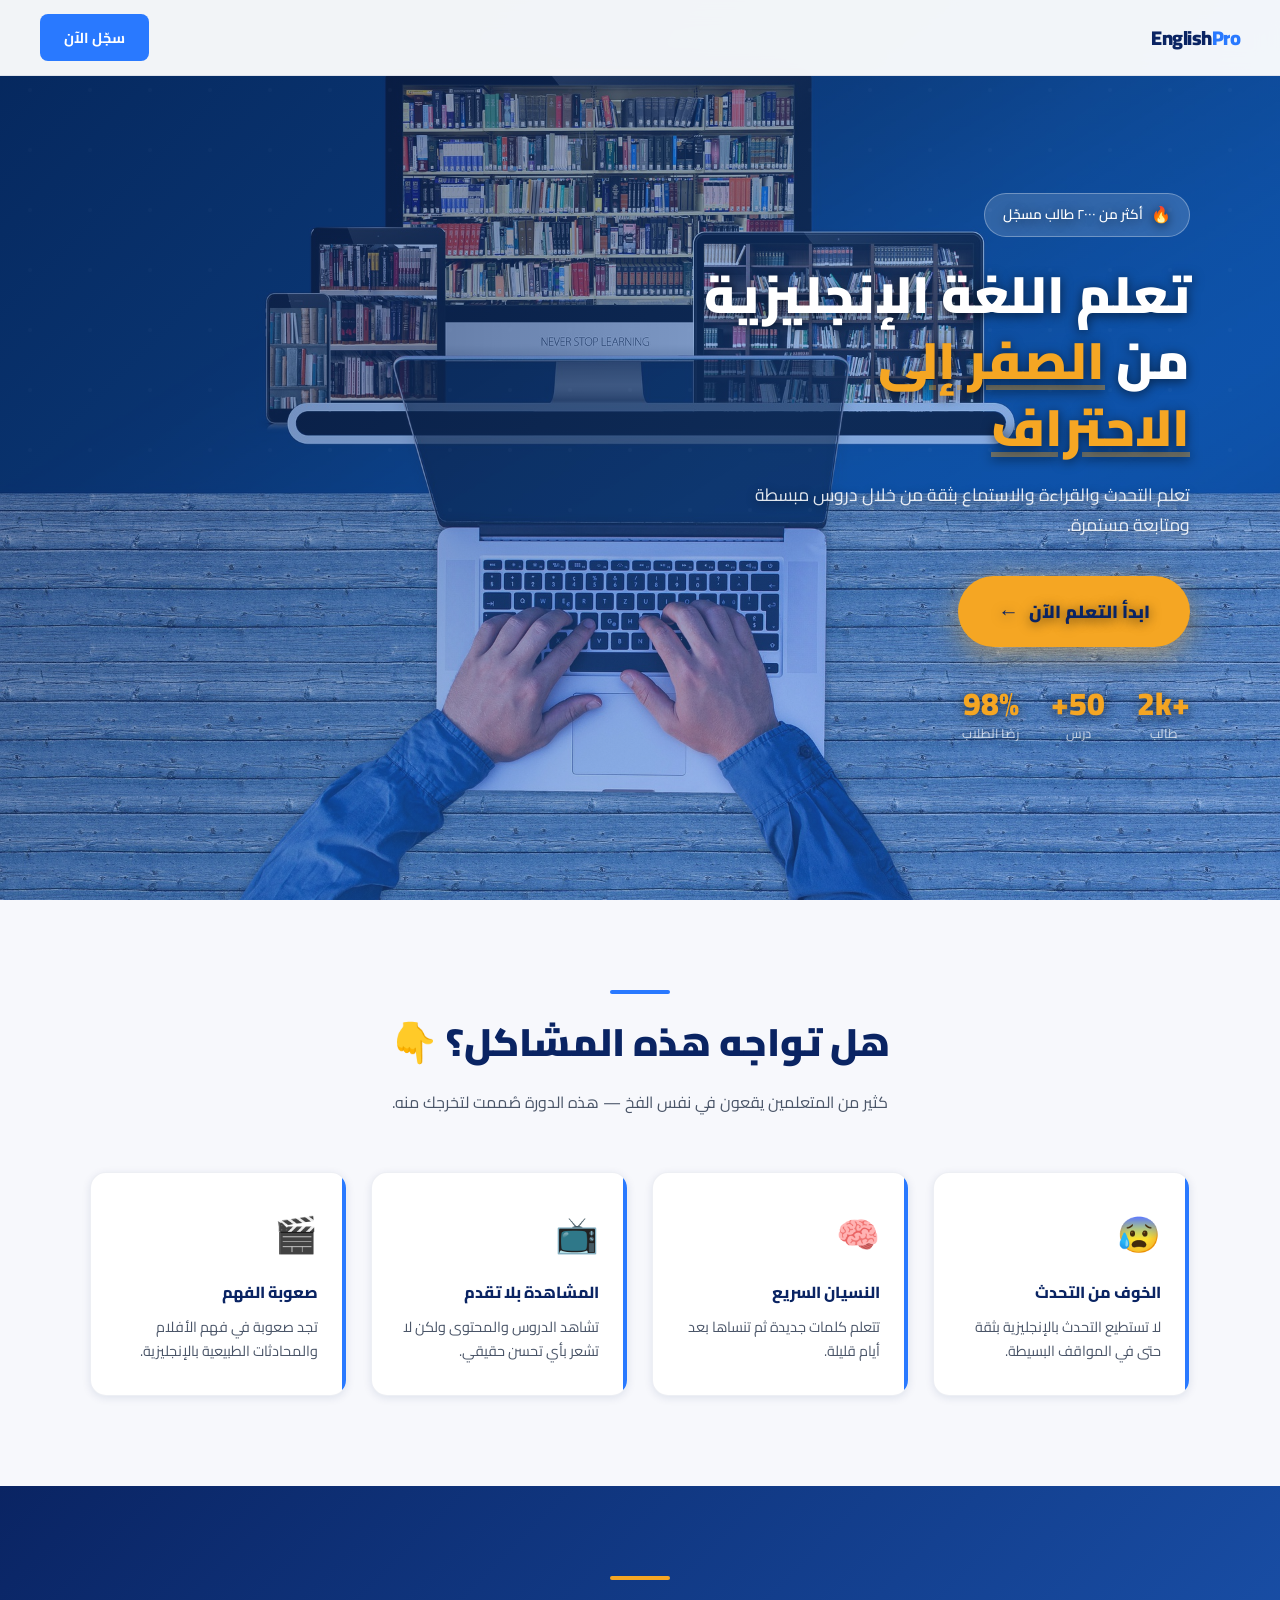
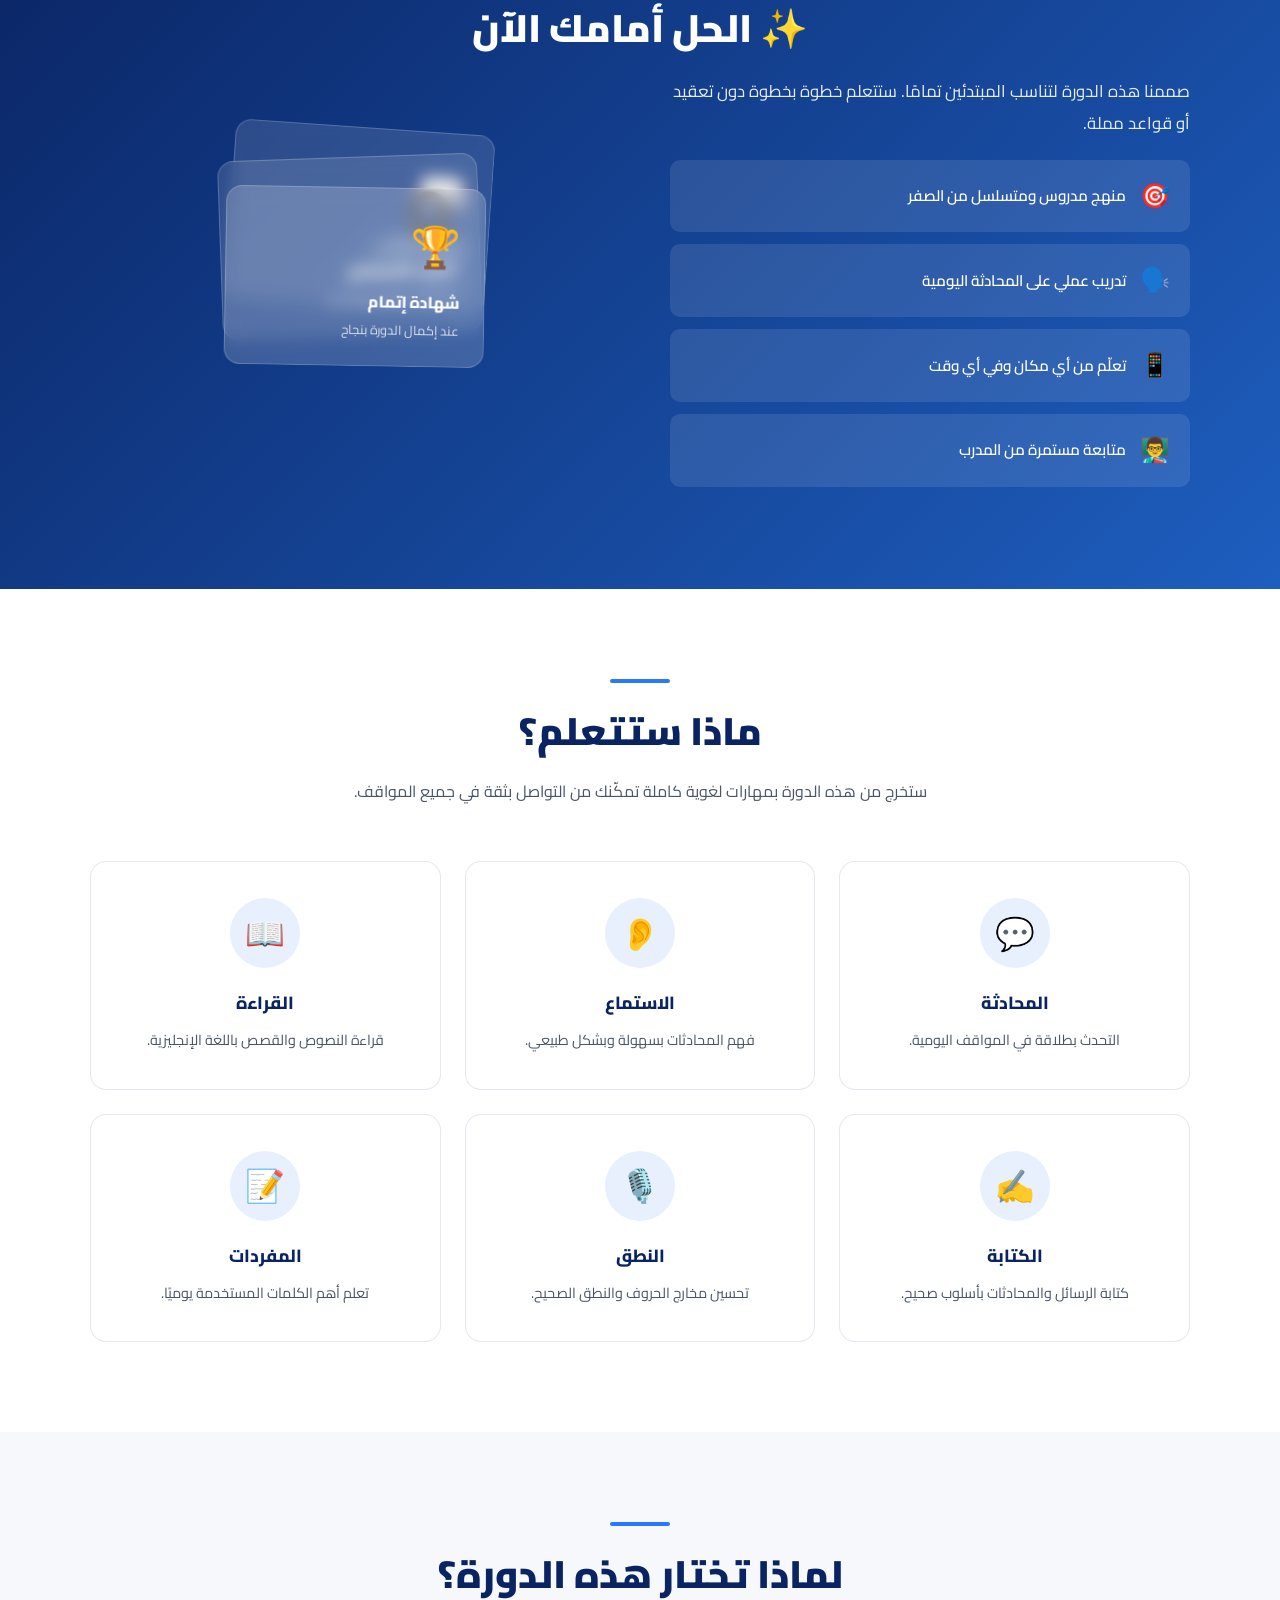
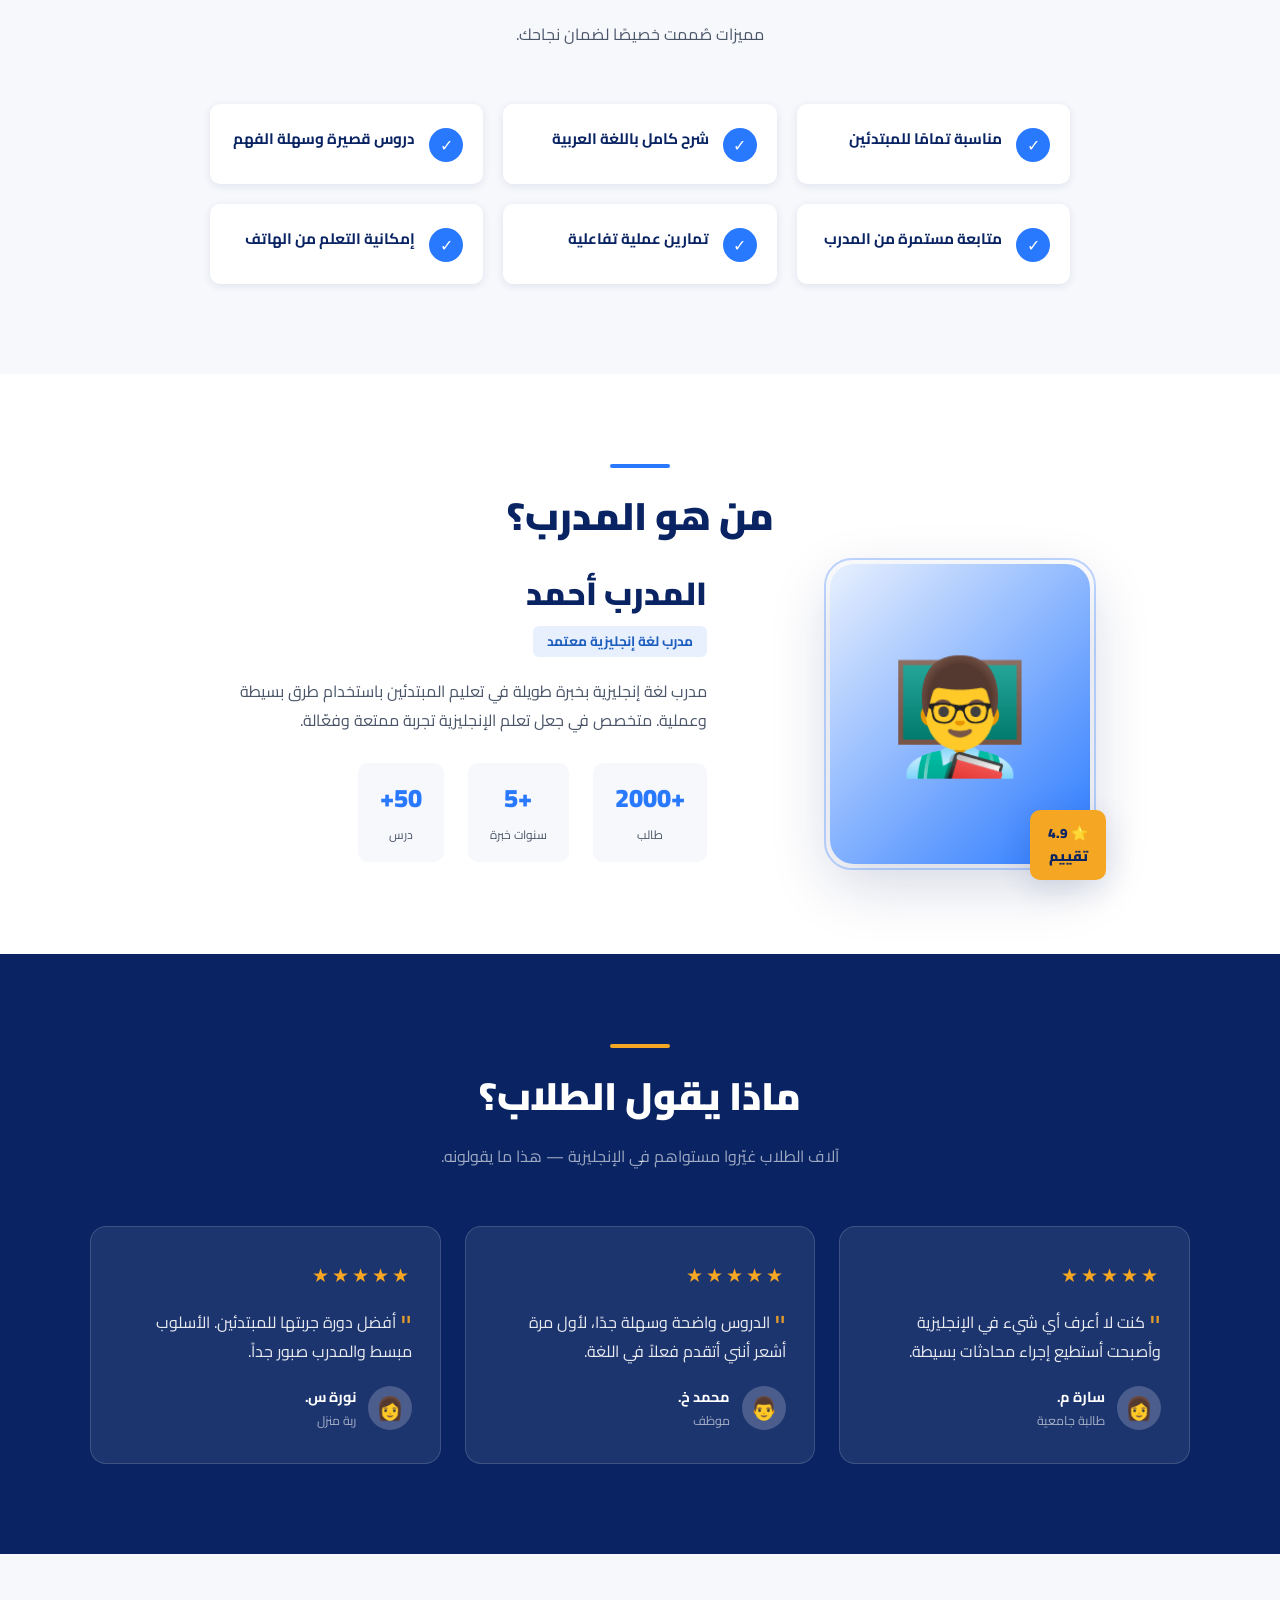
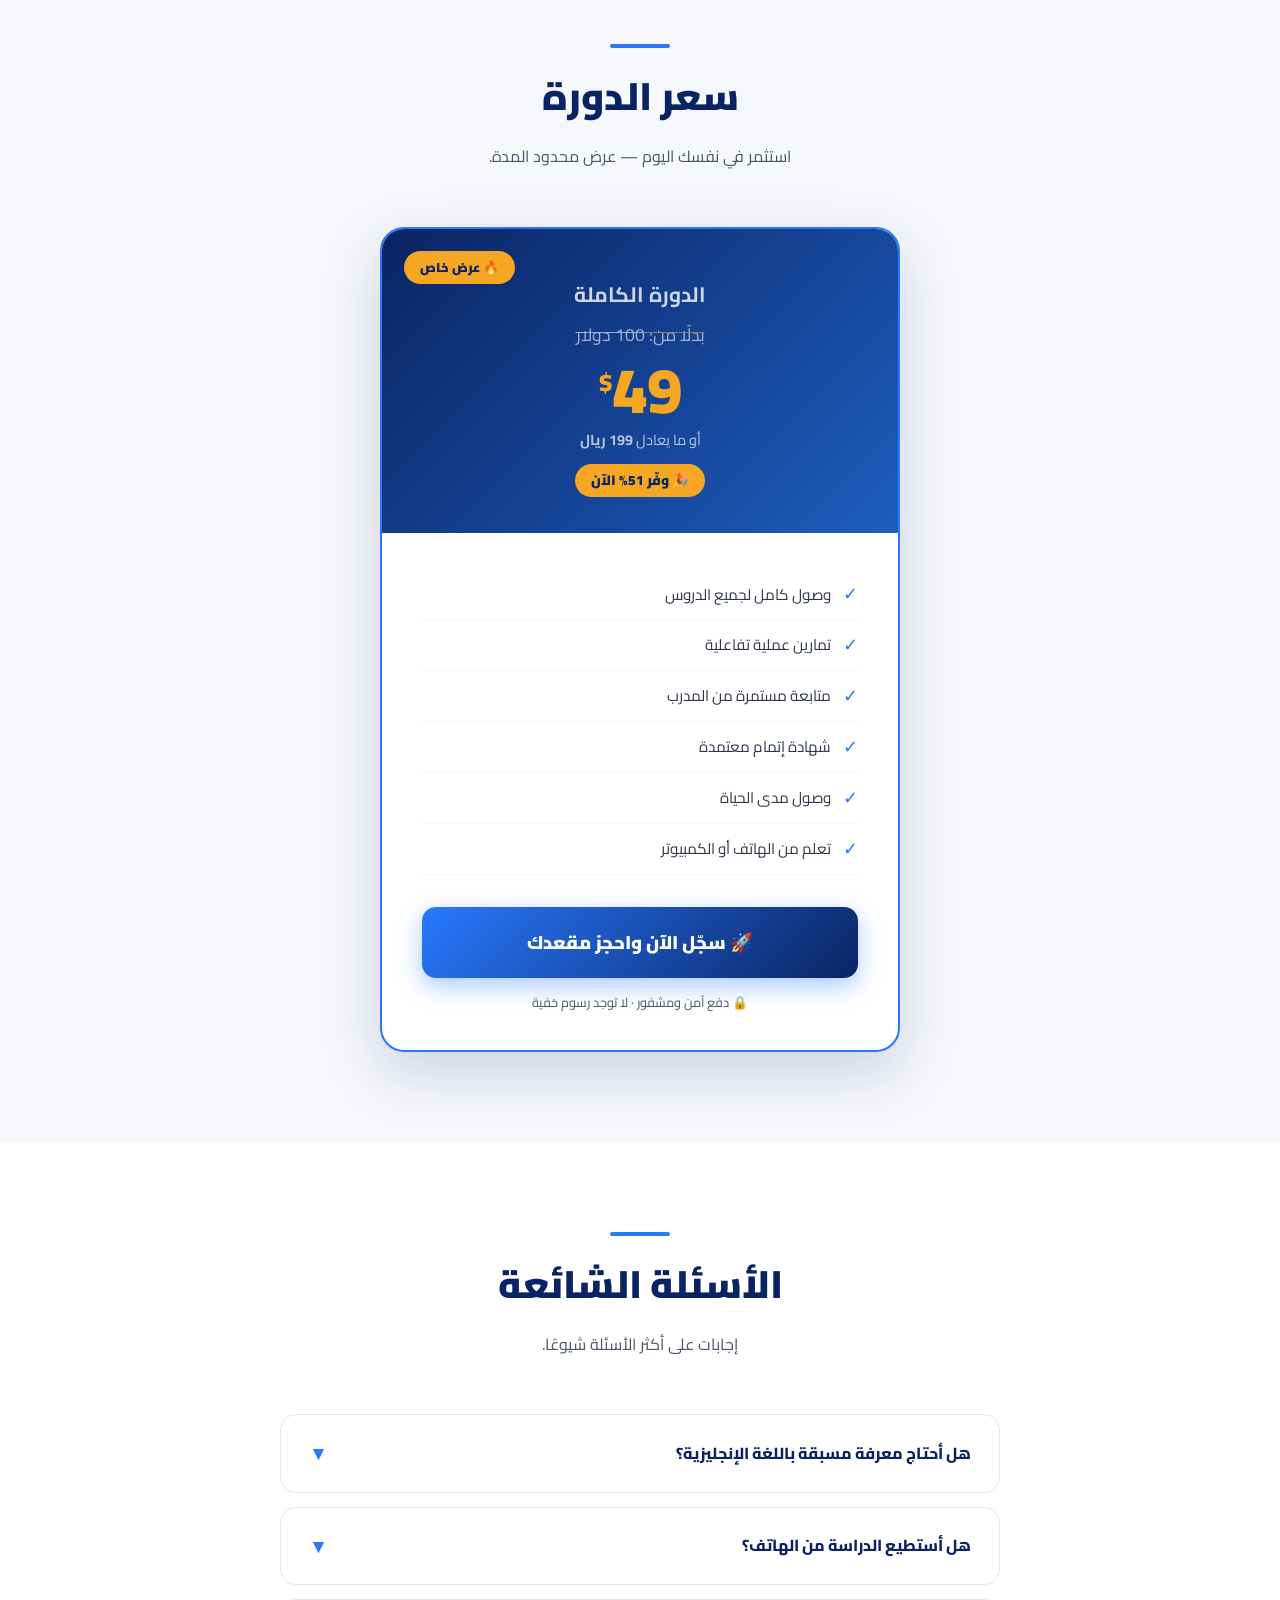
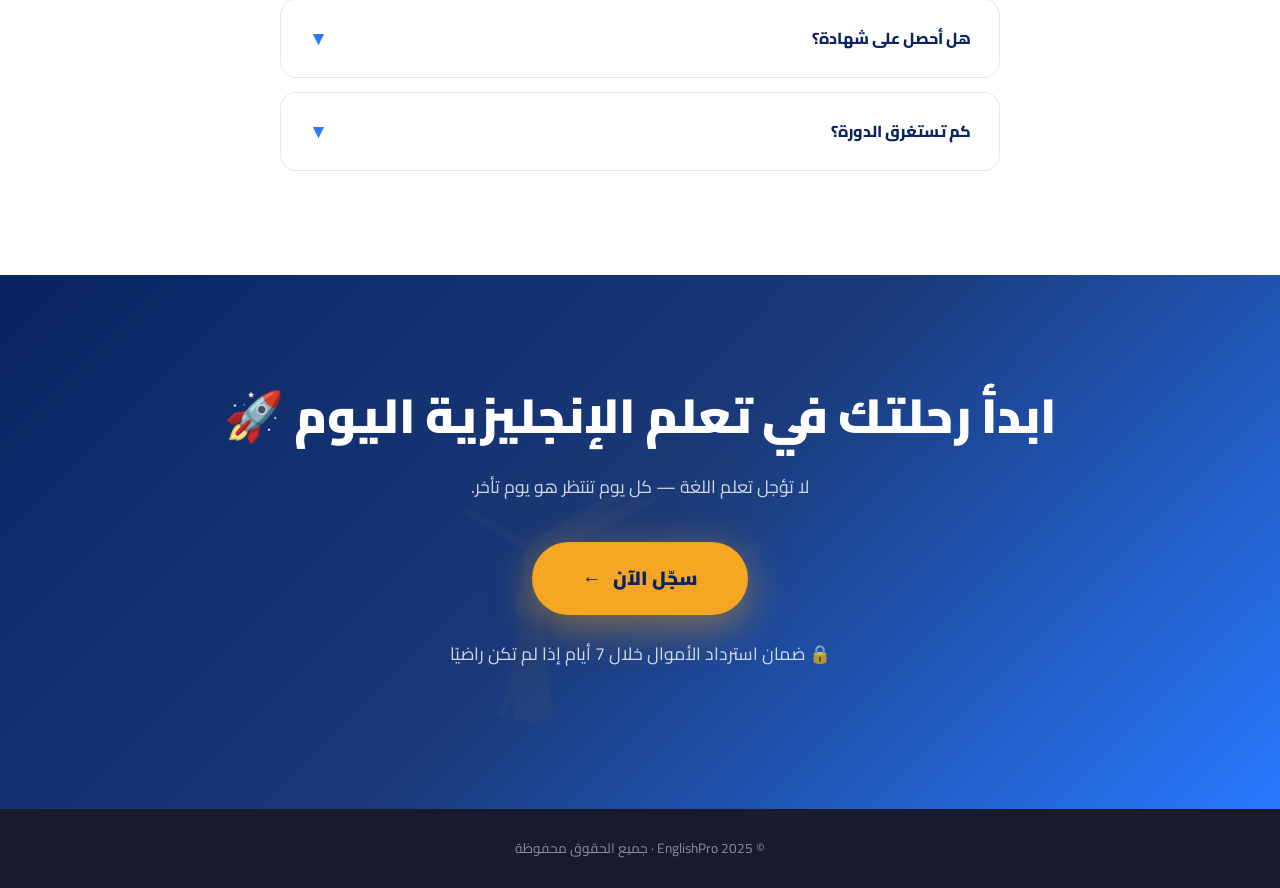
==== index.html @ 1727a1ca "Add files via upload" ====
<!DOCTYPE html>
<html lang="ar" dir="rtl">
<head>
  <meta charset="UTF-8" />
  <meta name="viewport" content="width=device-width, initial-scale=1.0"/>
  <title>تعلم الإنجليزية من الصفر إلى الاحتراف</title>
  <link rel="preconnect" href="https://fonts.googleapis.com">
  <link rel="preconnect" href="https://fonts.gstatic.com" crossorigin>
  <link href="https://fonts.googleapis.com/css2?family=Cairo:wght@300;400;600;700;900&family=Tajawal:wght@300;400;500;700;800&display=swap" rel="stylesheet">
  <style>
    *, *::before, *::after { box-sizing: border-box; margin: 0; padding: 0; }

    :root {
      --blue-deep:   #0A2463;
      --blue-mid:    #1E5EBF;
      --blue-bright: #2979FF;
      --blue-light:  #E8F0FE;
      --gold:        #F5A623;
      --gold-light:  #FFF3CD;
      --white:       #FFFFFF;
      --gray-dark:   #1A1A2E;
      --gray-mid:    #4A5568;
      --gray-light:  #F7F8FC;
      --text:        #2D3748;
      --shadow-sm:   0 2px 8px rgba(10,36,99,0.10);
      --shadow-md:   0 8px 32px rgba(10,36,99,0.14);
      --shadow-lg:   0 20px 60px rgba(10,36,99,0.18);
      --radius:      16px;
      --radius-sm:   10px;
    }

    html { scroll-behavior: smooth; }

    body {
      font-family: 'Cairo', 'Tajawal', sans-serif;
      color: var(--text);
      background: var(--white);
      overflow-x: hidden;
      line-height: 1.7;
    }

    /* ───────── NAV ───────── */
    nav {
      position: fixed; top: 0; right: 0; left: 0; z-index: 999;
      background: rgba(255,255,255,0.95);
      backdrop-filter: blur(12px);
      border-bottom: 1px solid rgba(10,36,99,0.08);
      padding: 14px 40px;
      display: flex; align-items: center; justify-content: space-between;
    }
    .nav-logo {
      font-size: 1.25rem; font-weight: 900; color: var(--blue-deep);
      letter-spacing: -0.5px;
    }
    .nav-logo span { color: var(--blue-bright); }
    .nav-btn {
      background: var(--blue-bright); color: #fff;
      border: none; border-radius: 8px;
      padding: 10px 24px; font-family: inherit;
      font-size: 0.9rem; font-weight: 700;
      cursor: pointer; transition: all .25s;
    }
    .nav-btn:hover { background: var(--blue-deep); transform: translateY(-1px); }

    /* ───────── HERO ───────── */
    #hero {
      min-height: 100vh;
      padding: 120px 40px 80px;
      background: url("[data-uri]") center center / cover no-repeat;
      position: relative; overflow: hidden;
      display: flex; align-items: center; justify-content: center;
    }
    #hero::after {
      content: '';
      position: absolute; inset: 0;
      background: linear-gradient(135deg, rgba(10,36,99,0.55) 0%, rgba(30,94,191,0.45) 55%, rgba(41,121,255,0.35) 100%);
      z-index: 1;
    }
    #hero > * { position: relative; z-index: 2; }
    #hero::before {
      content: '';
      position: absolute; inset: 0;
      background: url("data:image/svg+xml,%3Csvg width='60' height='60' viewBox='0 0 60 60' xmlns='http://www.w3.org/2000/svg'%3E%3Cg fill='none' fill-rule='evenodd'%3E%3Cg fill='%23ffffff' fill-opacity='0.04'%3E%3Ccircle cx='30' cy='30' r='2'/%3E%3C/g%3E%3C/g%3E%3C/svg%3E");
    }
    .hero-inner {
      max-width: 1100px; width: 100%;
      display: grid; grid-template-columns: 1fr 1fr;
      gap: 60px; align-items: center; position: relative; z-index: 2;
    }
    .hero-text { color: #fff; text-shadow: 0 2px 12px rgba(0,0,0,0.6); }
    .hero-badge {
      display: inline-flex; align-items: center; gap: 8px;
      background: rgba(255,255,255,0.15);
      border: 1px solid rgba(255,255,255,0.3);
      border-radius: 50px; padding: 7px 18px;
      font-size: 0.85rem; font-weight: 600; margin-bottom: 24px;
      color: #fff;
    }
    .hero-badge span { font-size: 1rem; }
    .hero-text h1 {
      font-size: clamp(2rem, 4vw, 3.2rem);
      font-weight: 900; line-height: 1.3;
      margin-bottom: 20px;
    }
    .hero-text h1 em {
      font-style: normal; color: var(--gold);
      text-decoration: underline; text-decoration-color: rgba(245,166,35,0.4);
      text-underline-offset: 6px;
    }
    .hero-text p {
      font-size: 1.1rem; opacity: .88;
      margin-bottom: 36px; max-width: 480px;
    }
    .hero-cta {
      display: inline-flex; align-items: center; gap: 10px;
      background: var(--gold); color: var(--blue-deep);
      border: none; border-radius: 50px;
      padding: 18px 40px; font-family: inherit;
      font-size: 1.1rem; font-weight: 900;
      cursor: pointer; transition: all .3s;
      box-shadow: 0 8px 30px rgba(245,166,35,0.5);
      text-decoration: none;
    }
    .hero-cta:hover {
      transform: translateY(-3px);
      box-shadow: 0 14px 40px rgba(245,166,35,0.6);
    }
    .hero-cta .arrow { font-size: 1.3rem; transition: transform .3s; }
    .hero-cta:hover .arrow { transform: translateX(-6px); }

    .hero-stats {
      display: flex; gap: 32px; margin-top: 40px;
    }
    .stat { text-align: center; }
    .stat-num {
      font-size: 2rem; font-weight: 900; color: var(--gold);
      display: block; line-height: 1;
    }
    .stat-lbl { font-size: 0.8rem; opacity: .7; }

    .hero-img-wrap {
      position: relative;
      display: flex; justify-content: center; align-items: center;
    }
    .hero-img-bg {
      width: 360px; height: 360px; border-radius: 50%;
      background: rgba(255,255,255,0.1);
      display: flex; align-items: center; justify-content: center;
      position: relative;
    }
    .hero-img-bg::before {
      content: '';
      position: absolute; inset: -15px;
      border-radius: 50%;
      border: 2px dashed rgba(255,255,255,0.2);
      animation: spin 20s linear infinite;
    }
    @keyframes spin { to { transform: rotate(360deg); } }
    .hero-illustration {
      font-size: 9rem; line-height: 1;
      filter: drop-shadow(0 20px 40px rgba(0,0,0,0.3));
      animation: float 3s ease-in-out infinite;
    }
    @keyframes float {
      0%,100% { transform: translateY(0); }
      50%      { transform: translateY(-18px); }
    }
    .hero-floating-card {
      position: absolute;
      background: #fff; border-radius: var(--radius-sm);
      padding: 12px 18px; font-size: 0.85rem; font-weight: 700;
      color: var(--blue-deep);
      box-shadow: var(--shadow-md);
      display: flex; align-items: center; gap: 8px;
      animation: cardFloat 4s ease-in-out infinite;
    }
    .hero-floating-card.c1 { top: 30px; left: -20px; animation-delay: 0s; }
    .hero-floating-card.c2 { bottom: 50px; right: -30px; animation-delay: 1.5s; }
    @keyframes cardFloat {
      0%,100% { transform: translateY(0) rotate(-2deg); }
      50%      { transform: translateY(-10px) rotate(2deg); }
    }

    /* ───────── SECTIONS BASE ───────── */
    section { padding: 90px 40px; }
    .container { max-width: 1100px; margin: 0 auto; }
    .section-title {
      text-align: center; font-size: clamp(1.6rem, 3vw, 2.4rem);
      font-weight: 900; color: var(--blue-deep);
      margin-bottom: 14px;
    }
    .section-sub {
      text-align: center; color: var(--gray-mid);
      font-size: 1rem; margin-bottom: 56px; max-width: 600px; margin-left: auto; margin-right: auto;
    }
    .divider {
      width: 60px; height: 4px; border-radius: 2px;
      background: var(--blue-bright);
      margin: 0 auto 16px;
    }

    /* ───────── PROBLEMS ───────── */
    #problems { background: var(--gray-light); }
    .problems-grid {
      display: grid; grid-template-columns: repeat(auto-fit, minmax(240px, 1fr));
      gap: 24px;
    }
    .problem-card {
      background: #fff; border-radius: var(--radius);
      padding: 32px 28px;
      border: 1px solid rgba(10,36,99,0.07);
      box-shadow: var(--shadow-sm);
      transition: all .3s;
      position: relative; overflow: hidden;
    }
    .problem-card::before {
      content: '';
      position: absolute; top: 0; right: 0;
      width: 4px; height: 100%;
      background: var(--blue-bright);
      border-radius: 0 var(--radius) var(--radius) 0;
    }
    .problem-card:hover { transform: translateY(-6px); box-shadow: var(--shadow-md); }
    .problem-icon { font-size: 2.2rem; margin-bottom: 14px; display: block; }
    .problem-card h3 { font-size: 1rem; font-weight: 800; color: var(--blue-deep); margin-bottom: 8px; }
    .problem-card p { font-size: 0.9rem; color: var(--gray-mid); }

    /* ───────── SOLUTION ───────── */
    #solution {
      background: linear-gradient(135deg, var(--blue-deep) 0%, var(--blue-mid) 100%);
      color: #fff;
    }
    #solution .section-title { color: #fff; }
    #solution .divider { background: var(--gold); }
    .solution-inner {
      display: grid; grid-template-columns: 1fr 1fr;
      gap: 60px; align-items: center;
    }
    .solution-text p {
      font-size: 1.05rem; opacity: .9; margin-bottom: 20px; line-height: 1.9;
    }
    .solution-feature {
      display: flex; align-items: center; gap: 14px;
      background: rgba(255,255,255,0.1);
      border-radius: var(--radius-sm); padding: 16px 20px;
      margin-bottom: 12px;
    }
    .solution-feature .icon { font-size: 1.5rem; }
    .solution-feature span { font-size: 0.95rem; font-weight: 600; }
    .solution-visual {
      display: flex; justify-content: center;
    }
    .solution-card-stack { position: relative; width: 280px; height: 320px; }
    .sol-card {
      position: absolute; width: 260px;
      background: rgba(255,255,255,0.12);
      border: 1px solid rgba(255,255,255,0.2);
      border-radius: var(--radius);
      padding: 24px; color: #fff;
      backdrop-filter: blur(8px);
    }
    .sol-card:nth-child(1) { top: 0; right: 0; transform: rotate(4deg); }
    .sol-card:nth-child(2) { top: 30px; right: 10px; transform: rotate(-2deg); }
    .sol-card:nth-child(3) { top: 60px; right: 5px; transform: rotate(1deg); background: rgba(255,255,255,0.18); }
    .sol-card .big { font-size: 2.5rem; margin-bottom: 8px; }
    .sol-card h4 { font-size: 1rem; font-weight: 800; }
    .sol-card p { font-size: 0.8rem; opacity: .8; margin-top: 4px; }

    /* ───────── CURRICULUM ───────── */
    #curriculum { background: var(--white); }
    .curriculum-grid {
      display: grid;
      grid-template-columns: repeat(3, 1fr);
      gap: 24px;
    }
    .curr-card {
      background: var(--white);
      border: 1.5px solid rgba(10,36,99,0.1);
      border-radius: var(--radius);
      padding: 36px 28px;
      text-align: center;
      transition: all .3s;
      position: relative; overflow: hidden;
    }
    .curr-card::after {
      content: '';
      position: absolute; bottom: 0; left: 0; right: 0;
      height: 3px;
      background: linear-gradient(90deg, var(--blue-bright), var(--gold));
      transform: scaleX(0);
      transition: transform .3s;
    }
    .curr-card:hover { transform: translateY(-8px); box-shadow: var(--shadow-md); border-color: var(--blue-bright); }
    .curr-card:hover::after { transform: scaleX(1); }
    .curr-icon {
      width: 70px; height: 70px;
      background: var(--blue-light);
      border-radius: 50%;
      display: flex; align-items: center; justify-content: center;
      font-size: 2rem; margin: 0 auto 20px;
      transition: all .3s;
    }
    .curr-card:hover .curr-icon {
      background: var(--blue-bright);
      transform: scale(1.1);
    }
    .curr-card h3 { font-size: 1.1rem; font-weight: 800; color: var(--blue-deep); margin-bottom: 10px; }
    .curr-card p { font-size: 0.9rem; color: var(--gray-mid); }

    /* ───────── WHY ───────── */
    #why { background: var(--gray-light); }
    .why-grid {
      display: grid; grid-template-columns: repeat(3, 1fr);
      gap: 20px; max-width: 860px; margin: 0 auto;
    }
    .why-item {
      display: flex; align-items: flex-start; gap: 14px;
      background: #fff; border-radius: var(--radius-sm);
      padding: 22px 20px;
      box-shadow: var(--shadow-sm);
      transition: all .3s;
    }
    .why-item:hover { transform: translateY(-4px); box-shadow: var(--shadow-md); }
    .why-check {
      width: 34px; height: 34px; border-radius: 50%;
      background: var(--blue-bright); color: #fff;
      display: flex; align-items: center; justify-content: center;
      font-size: 1rem; flex-shrink: 0; margin-top: 2px;
    }
    .why-item span { font-size: 0.95rem; font-weight: 700; color: var(--blue-deep); }

    /* ───────── TRAINER ───────── */
    #trainer { background: var(--white); }
    .trainer-inner {
      display: grid; grid-template-columns: 1fr 1.6fr;
      gap: 60px; align-items: center;
      max-width: 900px; margin: 0 auto;
    }
    .trainer-img-wrap { position: relative; }
    .trainer-avatar {
      width: 260px; height: 300px;
      border-radius: 24px;
      background: linear-gradient(135deg, var(--blue-light), var(--blue-bright));
      display: flex; flex-direction: column; align-items: center; justify-content: center;
      font-size: 7rem; position: relative;
      box-shadow: var(--shadow-lg);
    }
    .trainer-avatar::before {
      content: '';
      position: absolute; inset: -6px;
      border-radius: 28px;
      border: 2px solid var(--blue-bright);
      opacity: .3;
    }
    .trainer-badge-wrap {
      position: absolute; bottom: -16px; right: -16px;
      background: var(--gold); color: var(--blue-deep);
      border-radius: var(--radius-sm); padding: 12px 18px;
      font-weight: 900; font-size: 0.85rem;
      box-shadow: var(--shadow-md);
      text-align: center;
    }
    .trainer-info h2 { font-size: 2rem; font-weight: 900; color: var(--blue-deep); margin-bottom: 6px; }
    .trainer-title {
      display: inline-block;
      background: var(--blue-light); color: var(--blue-mid);
      border-radius: 6px; padding: 4px 14px;
      font-size: 0.85rem; font-weight: 700; margin-bottom: 20px;
    }
    .trainer-info p { font-size: 1rem; color: var(--gray-mid); line-height: 1.8; }
    .trainer-stats {
      display: flex; gap: 24px; margin-top: 28px;
    }
    .t-stat {
      text-align: center;
      background: var(--gray-light); border-radius: var(--radius-sm);
      padding: 14px 22px;
    }
    .t-stat .num { font-size: 1.6rem; font-weight: 900; color: var(--blue-bright); display: block; }
    .t-stat .lbl { font-size: 0.75rem; color: var(--gray-mid); }

    /* ───────── TESTIMONIALS ───────── */
    #testimonials { background: var(--blue-deep); color: #fff; }
    #testimonials .section-title { color: #fff; }
    #testimonials .divider { background: var(--gold); }
    #testimonials .section-sub { color: rgba(255,255,255,0.6); }
    .test-grid {
      display: grid; grid-template-columns: repeat(3, 1fr); gap: 24px;
    }
    .test-card {
      background: rgba(255,255,255,0.08);
      border: 1px solid rgba(255,255,255,0.15);
      border-radius: var(--radius);
      padding: 32px 28px;
      transition: all .3s;
    }
    .test-card:hover { background: rgba(255,255,255,0.14); transform: translateY(-4px); }
    .stars { color: var(--gold); font-size: 1.2rem; margin-bottom: 16px; letter-spacing: 3px; }
    .test-card p { font-size: 1rem; line-height: 1.8; opacity: .9; margin-bottom: 20px; }
    .test-card p::before { content: '"'; font-size: 2rem; color: var(--gold); line-height: 0; vertical-align: -10px; margin-left: 4px; }
    .test-author { display: flex; align-items: center; gap: 12px; }
    .test-avatar {
      width: 44px; height: 44px; border-radius: 50%;
      background: rgba(255,255,255,0.2);
      display: flex; align-items: center; justify-content: center;
      font-size: 1.4rem;
    }
    .test-name { font-weight: 700; font-size: 0.9rem; }
    .test-role { font-size: 0.78rem; opacity: .6; }

    /* ───────── PRICING ───────── */
    #pricing { background: var(--gray-light); }
    .pricing-wrap {
      max-width: 520px; margin: 0 auto;
    }
    .pricing-card {
      background: #fff;
      border-radius: 24px;
      overflow: hidden;
      box-shadow: var(--shadow-lg);
      border: 2px solid var(--blue-bright);
      position: relative;
    }
    .pricing-badge {
      position: absolute; top: 22px; left: 22px;
      background: var(--gold); color: var(--blue-deep);
      border-radius: 50px; padding: 6px 16px;
      font-weight: 900; font-size: 0.8rem;
    }
    .pricing-header {
      background: linear-gradient(135deg, var(--blue-deep), var(--blue-mid));
      color: #fff; padding: 48px 40px 36px; text-align: center;
    }
    .pricing-header h3 { font-size: 1.3rem; font-weight: 700; opacity: .8; margin-bottom: 8px; }
    .old-price {
      font-size: 1.1rem; opacity: .6;
      text-decoration: line-through; text-decoration-color: var(--gold);
      margin-bottom: 8px;
    }
    .new-price {
      font-size: 4rem; font-weight: 900; color: var(--gold);
      line-height: 1;
    }
    .new-price sup { font-size: 1.5rem; vertical-align: super; }
    .alt-price { font-size: 0.9rem; opacity: .7; margin-top: 6px; }
    .discount-pill {
      display: inline-block;
      background: var(--gold); color: var(--blue-deep);
      border-radius: 50px; padding: 5px 16px;
      font-weight: 900; font-size: 0.85rem; margin-top: 12px;
    }
    .pricing-body { padding: 36px 40px; }
    .pricing-includes { list-style: none; margin-bottom: 32px; }
    .pricing-includes li {
      display: flex; align-items: center; gap: 12px;
      padding: 10px 0;
      border-bottom: 1px solid var(--gray-light);
      font-size: 0.95rem; color: var(--text);
    }
    .pricing-includes li .check { color: var(--blue-bright); font-size: 1.1rem; }
    .pricing-cta {
      display: block; width: 100%;
      background: linear-gradient(135deg, var(--blue-bright), var(--blue-deep));
      color: #fff; border: none;
      border-radius: 14px; padding: 18px;
      font-family: inherit; font-size: 1.15rem; font-weight: 900;
      cursor: pointer; transition: all .3s;
      text-align: center;
      box-shadow: 0 8px 24px rgba(41,121,255,0.4);
    }
    .pricing-cta:hover { transform: translateY(-3px); box-shadow: 0 14px 36px rgba(41,121,255,0.5); }
    .pricing-note { text-align: center; font-size: 0.8rem; color: var(--gray-mid); margin-top: 14px; }

    /* ───────── FAQ ───────── */
    #faq { background: var(--white); }
    .faq-list { max-width: 720px; margin: 0 auto; }
    .faq-item {
      border: 1.5px solid rgba(10,36,99,0.1);
      border-radius: var(--radius);
      margin-bottom: 14px;
      overflow: hidden;
      transition: all .3s;
    }
    .faq-item:hover { border-color: var(--blue-bright); }
    .faq-q {
      display: flex; align-items: center; justify-content: space-between;
      padding: 22px 28px; cursor: pointer;
      font-weight: 800; font-size: 1rem; color: var(--blue-deep);
      user-select: none;
    }
    .faq-arrow {
      font-size: 1.2rem; color: var(--blue-bright);
      transition: transform .3s;
    }
    .faq-a {
      display: none;
      padding: 0 28px 22px;
      font-size: 0.95rem; color: var(--gray-mid); line-height: 1.8;
    }
    .faq-item.open .faq-a { display: block; }
    .faq-item.open .faq-arrow { transform: rotate(180deg); }
    .faq-item.open { border-color: var(--blue-bright); box-shadow: var(--shadow-sm); }

    /* ───────── FINAL CTA ───────── */
    #final-cta {
      background: linear-gradient(135deg, #0A2463 0%, #1a3a7a 50%, #2979FF 100%);
      color: #fff; text-align: center;
      padding: 100px 40px;
      position: relative; overflow: hidden;
    }
    #final-cta::before {
      content: '🎓';
      position: absolute; font-size: 20rem; opacity: 0.04;
      top: 50%; left: 50%; transform: translate(-50%,-50%);
      pointer-events: none;
    }
    #final-cta h2 {
      font-size: clamp(1.8rem, 4vw, 3rem);
      font-weight: 900; margin-bottom: 16px;
    }
    #final-cta p { font-size: 1.1rem; opacity: .8; margin-bottom: 40px; }
    .final-btn {
      display: inline-flex; align-items: center; gap: 12px;
      background: var(--gold); color: var(--blue-deep);
      border: none; border-radius: 50px;
      padding: 20px 50px; font-family: inherit;
      font-size: 1.2rem; font-weight: 900;
      cursor: pointer; transition: all .3s;
      box-shadow: 0 10px 40px rgba(245,166,35,0.5);
      text-decoration: none;
    }
    .final-btn:hover { transform: translateY(-4px); box-shadow: 0 18px 50px rgba(245,166,35,0.6); }
    .final-guarantee {
      margin-top: 24px; font-size: 0.85rem; opacity: .6;
    }

    /* ───────── FOOTER ───────── */
    footer {
      background: var(--gray-dark); color: rgba(255,255,255,0.5);
      text-align: center; padding: 28px 40px;
      font-size: 0.85rem;
    }

    /* ───────── SCROLL ANIMATIONS ───────── */
    .reveal {
      opacity: 0; transform: translateY(32px);
      transition: opacity .7s ease, transform .7s ease;
    }
    .reveal.visible { opacity: 1; transform: translateY(0); }

    /* ───────── RESPONSIVE ───────── */
    @media (max-width: 900px) {
      .hero-inner, .solution-inner, .trainer-inner { grid-template-columns: 1fr; gap: 40px; }
      .hero-img-wrap { display: flex; justify-content: center; }
      .curriculum-grid, .why-grid, .test-grid { grid-template-columns: 1fr 1fr; }
      nav { padding: 14px 20px; }
      section { padding: 70px 20px; }
    }
    @media (max-width: 600px) {
      .curriculum-grid, .why-grid, .test-grid { grid-template-columns: 1fr; }
      .hero-stats { flex-wrap: wrap; gap: 20px; }
      .trainer-stats { flex-wrap: wrap; }
    }
  </style>
</head>
<body>

<!-- NAV -->
<nav>
  <div class="nav-logo">English<span>Pro</span></div>
  <button class="nav-btn" onclick="document.getElementById('pricing').scrollIntoView({behavior:'smooth'})">سجّل الآن</button>
</nav>

<!-- ① HERO -->
<section id="hero">
  <div class="hero-inner">
    <div class="hero-text reveal">
      <div class="hero-badge"><span>🔥</span> أكثر من ٢٠٠٠ طالب مسجّل</div>
      <h1>تعلم اللغة الإنجليزية<br>من <em>الصفر إلى الاحتراف</em></h1>
      <p>تعلم التحدث والقراءة والاستماع بثقة من خلال دروس مبسطة ومتابعة مستمرة.</p>
      <a href="#pricing" class="hero-cta">
        <span>ابدأ التعلم الآن</span>
        <span class="arrow">←</span>
      </a>
      <div class="hero-stats">
        <div class="stat"><span class="stat-num">+2k</span><span class="stat-lbl">طالب</span></div>
        <div class="stat"><span class="stat-num">50+</span><span class="stat-lbl">درس</span></div>
        <div class="stat"><span class="stat-num">98%</span><span class="stat-lbl">رضا الطلاب</span></div>
      </div>
    </div>
    
    </div>
  </div>
</section>

<!-- ② PROBLEMS -->
<section id="problems">
  <div class="container">
    <div class="divider reveal"></div>
    <h2 class="section-title reveal">هل تواجه هذه المشاكل؟ 👇</h2>
    <p class="section-sub reveal">كثير من المتعلمين يقعون في نفس الفخ — هذه الدورة صُممت لتخرجك منه.</p>
    <div class="problems-grid">
      <div class="problem-card reveal">
        <span class="problem-icon">😰</span>
        <h3>الخوف من التحدث</h3>
        <p>لا تستطيع التحدث بالإنجليزية بثقة حتى في المواقف البسيطة.</p>
      </div>
      <div class="problem-card reveal">
        <span class="problem-icon">🧠</span>
        <h3>النسيان السريع</h3>
        <p>تتعلم كلمات جديدة ثم تنساها بعد أيام قليلة.</p>
      </div>
      <div class="problem-card reveal">
        <span class="problem-icon">📺</span>
        <h3>المشاهدة بلا تقدم</h3>
        <p>تشاهد الدروس والمحتوى ولكن لا تشعر بأي تحسن حقيقي.</p>
      </div>
      <div class="problem-card reveal">
        <span class="problem-icon">🎬</span>
        <h3>صعوبة الفهم</h3>
        <p>تجد صعوبة في فهم الأفلام والمحادثات الطبيعية بالإنجليزية.</p>
      </div>
    </div>
  </div>
</section>

<!-- ③ SOLUTION -->
<section id="solution">
  <div class="container">
    <div class="divider reveal"></div>
    <h2 class="section-title reveal">✨ الحل أمامك الآن</h2>
    <div class="solution-inner">
      <div class="solution-text reveal">
        <p>صممنا هذه الدورة لتناسب المبتدئين تمامًا. ستتعلم خطوة بخطوة دون تعقيد أو قواعد مملة.</p>
        <div class="solution-feature"><span class="icon">🎯</span><span>منهج مدروس ومتسلسل من الصفر</span></div>
        <div class="solution-feature"><span class="icon">🗣️</span><span>تدريب عملي على المحادثة اليومية</span></div>
        <div class="solution-feature"><span class="icon">📱</span><span>تعلّم من أي مكان وفي أي وقت</span></div>
        <div class="solution-feature"><span class="icon">👨‍🏫</span><span>متابعة مستمرة من المدرب</span></div>
      </div>
      <div class="solution-visual reveal">
        <div class="solution-card-stack">
          <div class="sol-card">
            <div class="big">📖</div>
            <h4>تعلم بالعربي</h4>
            <p>شرح مبسط بلغتك الأم</p>
          </div>
          <div class="sol-card">
            <div class="big">🎧</div>
            <h4>تدريب الاستماع</h4>
            <p>محادثات حقيقية وواضحة</p>
          </div>
          <div class="sol-card">
            <div class="big">🏆</div>
            <h4>شهادة إتمام</h4>
            <p>عند إكمال الدورة بنجاح</p>
          </div>
        </div>
      </div>
    </div>
  </div>
</section>

<!-- ④ CURRICULUM -->
<section id="curriculum">
  <div class="container">
    <div class="divider reveal"></div>
    <h2 class="section-title reveal">ماذا ستتعلم؟</h2>
    <p class="section-sub reveal">ستخرج من هذه الدورة بمهارات لغوية كاملة تمكّنك من التواصل بثقة في جميع المواقف.</p>
    <div class="curriculum-grid">
      <div class="curr-card reveal">
        <div class="curr-icon">💬</div>
        <h3>المحادثة</h3>
        <p>التحدث بطلاقة في المواقف اليومية.</p>
      </div>
      <div class="curr-card reveal">
        <div class="curr-icon">👂</div>
        <h3>الاستماع</h3>
        <p>فهم المحادثات بسهولة وبشكل طبيعي.</p>
      </div>
      <div class="curr-card reveal">
        <div class="curr-icon">📖</div>
        <h3>القراءة</h3>
        <p>قراءة النصوص والقصص باللغة الإنجليزية.</p>
      </div>
      <div class="curr-card reveal">
        <div class="curr-icon">✍️</div>
        <h3>الكتابة</h3>
        <p>كتابة الرسائل والمحادثات بأسلوب صحيح.</p>
      </div>
      <div class="curr-card reveal">
        <div class="curr-icon">🎙️</div>
        <h3>النطق</h3>
        <p>تحسين مخارج الحروف والنطق الصحيح.</p>
      </div>
      <div class="curr-card reveal">
        <div class="curr-icon">📝</div>
        <h3>المفردات</h3>
        <p>تعلم أهم الكلمات المستخدمة يوميًا.</p>
      </div>
    </div>
  </div>
</section>

<!-- ⑤ WHY -->
<section id="why">
  <div class="container">
    <div class="divider reveal"></div>
    <h2 class="section-title reveal">لماذا تختار هذه الدورة؟</h2>
    <p class="section-sub reveal">مميزات صُممت خصيصًا لضمان نجاحك.</p>
    <div class="why-grid">
      <div class="why-item reveal">
        <div class="why-check">✓</div>
        <span>مناسبة تمامًا للمبتدئين</span>
      </div>
      <div class="why-item reveal">
        <div class="why-check">✓</div>
        <span>شرح كامل باللغة العربية</span>
      </div>
      <div class="why-item reveal">
        <div class="why-check">✓</div>
        <span>دروس قصيرة وسهلة الفهم</span>
      </div>
      <div class="why-item reveal">
        <div class="why-check">✓</div>
        <span>متابعة مستمرة من المدرب</span>
      </div>
      <div class="why-item reveal">
        <div class="why-check">✓</div>
        <span>تمارين عملية تفاعلية</span>
      </div>
      <div class="why-item reveal">
        <div class="why-check">✓</div>
        <span>إمكانية التعلم من الهاتف</span>
      </div>
    </div>
  </div>
</section>

<!-- ⑥ TRAINER -->
<section id="trainer">
  <div class="container">
    <div class="divider reveal"></div>
    <h2 class="section-title reveal">من هو المدرب؟</h2>
    <div class="trainer-inner">
      <div class="trainer-img-wrap reveal">
        <div class="trainer-avatar">
          👨‍🏫
          <div class="trainer-badge-wrap">⭐ 4.9<br>تقييم</div>
        </div>
      </div>
      <div class="trainer-info reveal">
        <h2>المدرب أحمد</h2>
        <span class="trainer-title">مدرب لغة إنجليزية معتمد</span>
        <p>مدرب لغة إنجليزية بخبرة طويلة في تعليم المبتدئين باستخدام طرق بسيطة وعملية. متخصص في جعل تعلم الإنجليزية تجربة ممتعة وفعّالة.</p>
        <div class="trainer-stats">
          <div class="t-stat"><span class="num">+2000</span><span class="lbl">طالب</span></div>
          <div class="t-stat"><span class="num">+5</span><span class="lbl">سنوات خبرة</span></div>
          <div class="t-stat"><span class="num">50+</span><span class="lbl">درس</span></div>
        </div>
      </div>
    </div>
  </div>
</section>

<!-- ⑦ TESTIMONIALS -->
<section id="testimonials">
  <div class="container">
    <div class="divider reveal"></div>
    <h2 class="section-title reveal">ماذا يقول الطلاب؟</h2>
    <p class="section-sub reveal">آلاف الطلاب غيّروا مستواهم في الإنجليزية — هذا ما يقولونه.</p>
    <div class="test-grid">
      <div class="test-card reveal">
        <div class="stars">★★★★★</div>
        <p>كنت لا أعرف أي شيء في الإنجليزية وأصبحت أستطيع إجراء محادثات بسيطة.</p>
        <div class="test-author">
          <div class="test-avatar">👩</div>
          <div>
            <div class="test-name">سارة م.</div>
            <div class="test-role">طالبة جامعية</div>
          </div>
        </div>
      </div>
      <div class="test-card reveal">
        <div class="stars">★★★★★</div>
        <p>الدروس واضحة وسهلة جدًا، لأول مرة أشعر أنني أتقدم فعلاً في اللغة.</p>
        <div class="test-author">
          <div class="test-avatar">👨</div>
          <div>
            <div class="test-name">محمد خ.</div>
            <div class="test-role">موظف</div>
          </div>
        </div>
      </div>
      <div class="test-card reveal">
        <div class="stars">★★★★★</div>
        <p>أفضل دورة جربتها للمبتدئين. الأسلوب مبسط والمدرب صبور جداً.</p>
        <div class="test-author">
          <div class="test-avatar">👩</div>
          <div>
            <div class="test-name">نورة س.</div>
            <div class="test-role">ربة منزل</div>
          </div>
        </div>
      </div>
    </div>
  </div>
</section>

<!-- ⑧ PRICING -->
<section id="pricing">
  <div class="container">
    <div class="divider reveal"></div>
    <h2 class="section-title reveal">سعر الدورة</h2>
    <p class="section-sub reveal">استثمر في نفسك اليوم — عرض محدود المدة.</p>
    <div class="pricing-wrap reveal">
      <div class="pricing-card">
        <span class="pricing-badge">🔥 عرض خاص</span>
        <div class="pricing-header">
          <h3>الدورة الكاملة</h3>
          <div class="old-price">بدلًا من: <s>100 دولار</s></div>
          <div class="new-price"><sup>$</sup>49</div>
          <div class="alt-price">أو ما يعادل <strong>199 ريال</strong></div>
          <span class="discount-pill">🎉 وفّر 51% الآن</span>
        </div>
        <div class="pricing-body">
          <ul class="pricing-includes">
            <li><span class="check">✓</span> وصول كامل لجميع الدروس</li>
            <li><span class="check">✓</span> تمارين عملية تفاعلية</li>
            <li><span class="check">✓</span> متابعة مستمرة من المدرب</li>
            <li><span class="check">✓</span> شهادة إتمام معتمدة</li>
            <li><span class="check">✓</span> وصول مدى الحياة</li>
            <li><span class="check">✓</span> تعلم من الهاتف أو الكمبيوتر</li>
          </ul>
          <button class="pricing-cta">🚀 سجّل الآن واحجز مقعدك</button>
          <p class="pricing-note">🔒 دفع آمن ومشفور · لا توجد رسوم خفية</p>
        </div>
      </div>
    </div>
  </div>
</section>

<!-- ⑨ FAQ -->
<section id="faq">
  <div class="container">
    <div class="divider reveal"></div>
    <h2 class="section-title reveal">الأسئلة الشائعة</h2>
    <p class="section-sub reveal">إجابات على أكثر الأسئلة شيوعًا.</p>
    <div class="faq-list">
      <div class="faq-item reveal">
        <div class="faq-q" onclick="toggleFaq(this)">
          <span>هل أحتاج معرفة مسبقة باللغة الإنجليزية؟</span>
          <span class="faq-arrow">▼</span>
        </div>
        <div class="faq-a">لا، الدورة مصممة خصيصًا للمبتدئين ولا تحتاج أي معرفة مسبقة. ستبدأ من الصفر تمامًا.</div>
      </div>
      <div class="faq-item reveal">
        <div class="faq-q" onclick="toggleFaq(this)">
          <span>هل أستطيع الدراسة من الهاتف؟</span>
          <span class="faq-arrow">▼</span>
        </div>
        <div class="faq-a">نعم، المنصة متوافقة مع جميع الأجهزة — هاتف، تابلت، أو كمبيوتر. يمكنك التعلم في أي وقت ومن أي مكان.</div>
      </div>
      <div class="faq-item reveal">
        <div class="faq-q" onclick="toggleFaq(this)">
          <span>هل أحصل على شهادة؟</span>
          <span class="faq-arrow">▼</span>
        </div>
        <div class="faq-a">نعم، ستحصل على شهادة إتمام معتمدة عند إكمال جميع وحدات الدورة بنجاح.</div>
      </div>
      <div class="faq-item reveal">
        <div class="faq-q" onclick="toggleFaq(this)">
          <span>كم تستغرق الدورة؟</span>
          <span class="faq-arrow">▼</span>
        </div>
        <div class="faq-a">الدورة مرنة تمامًا — تعلم بالسرعة التي تناسبك. في المتوسط يُكملها الطلاب خلال 8-12 أسبوعًا.</div>
      </div>
    </div>
  </div>
</section>

<!-- ⑩ FINAL CTA -->
<section id="final-cta">
  <div class="container">
    <h2 class="reveal">ابدأ رحلتك في تعلم الإنجليزية اليوم 🚀</h2>
    <p class="reveal">لا تؤجل تعلم اللغة — كل يوم تنتظر هو يوم تأخر.</p>
    <a href="#pricing" class="final-btn reveal">
      <span>سجّل الآن</span>
      <span>←</span>
    </a>
    <p class="final-guarantee reveal">🔒 ضمان استرداد الأموال خلال 7 أيام إذا لم تكن راضيًا</p>
  </div>
</section>

<!-- FOOTER -->
<footer>
  <p>© 2025 EnglishPro · جميع الحقوق محفوظة</p>
</footer>

<script>
  // FAQ toggle
  function toggleFaq(el) {
    const item = el.parentElement;
    const isOpen = item.classList.contains('open');
    document.querySelectorAll('.faq-item').forEach(i => i.classList.remove('open'));
    if (!isOpen) item.classList.add('open');
  }

  // Scroll reveal
  const reveals = document.querySelectorAll('.reveal');
  const obs = new IntersectionObserver((entries) => {
    entries.forEach((e, i) => {
      if (e.isIntersecting) {
        setTimeout(() => e.target.classList.add('visible'), i * 60);
        obs.unobserve(e.target);
      }
    });
  }, { threshold: 0.12 });
  reveals.forEach(r => obs.observe(r));
</script>
</body>
</html>
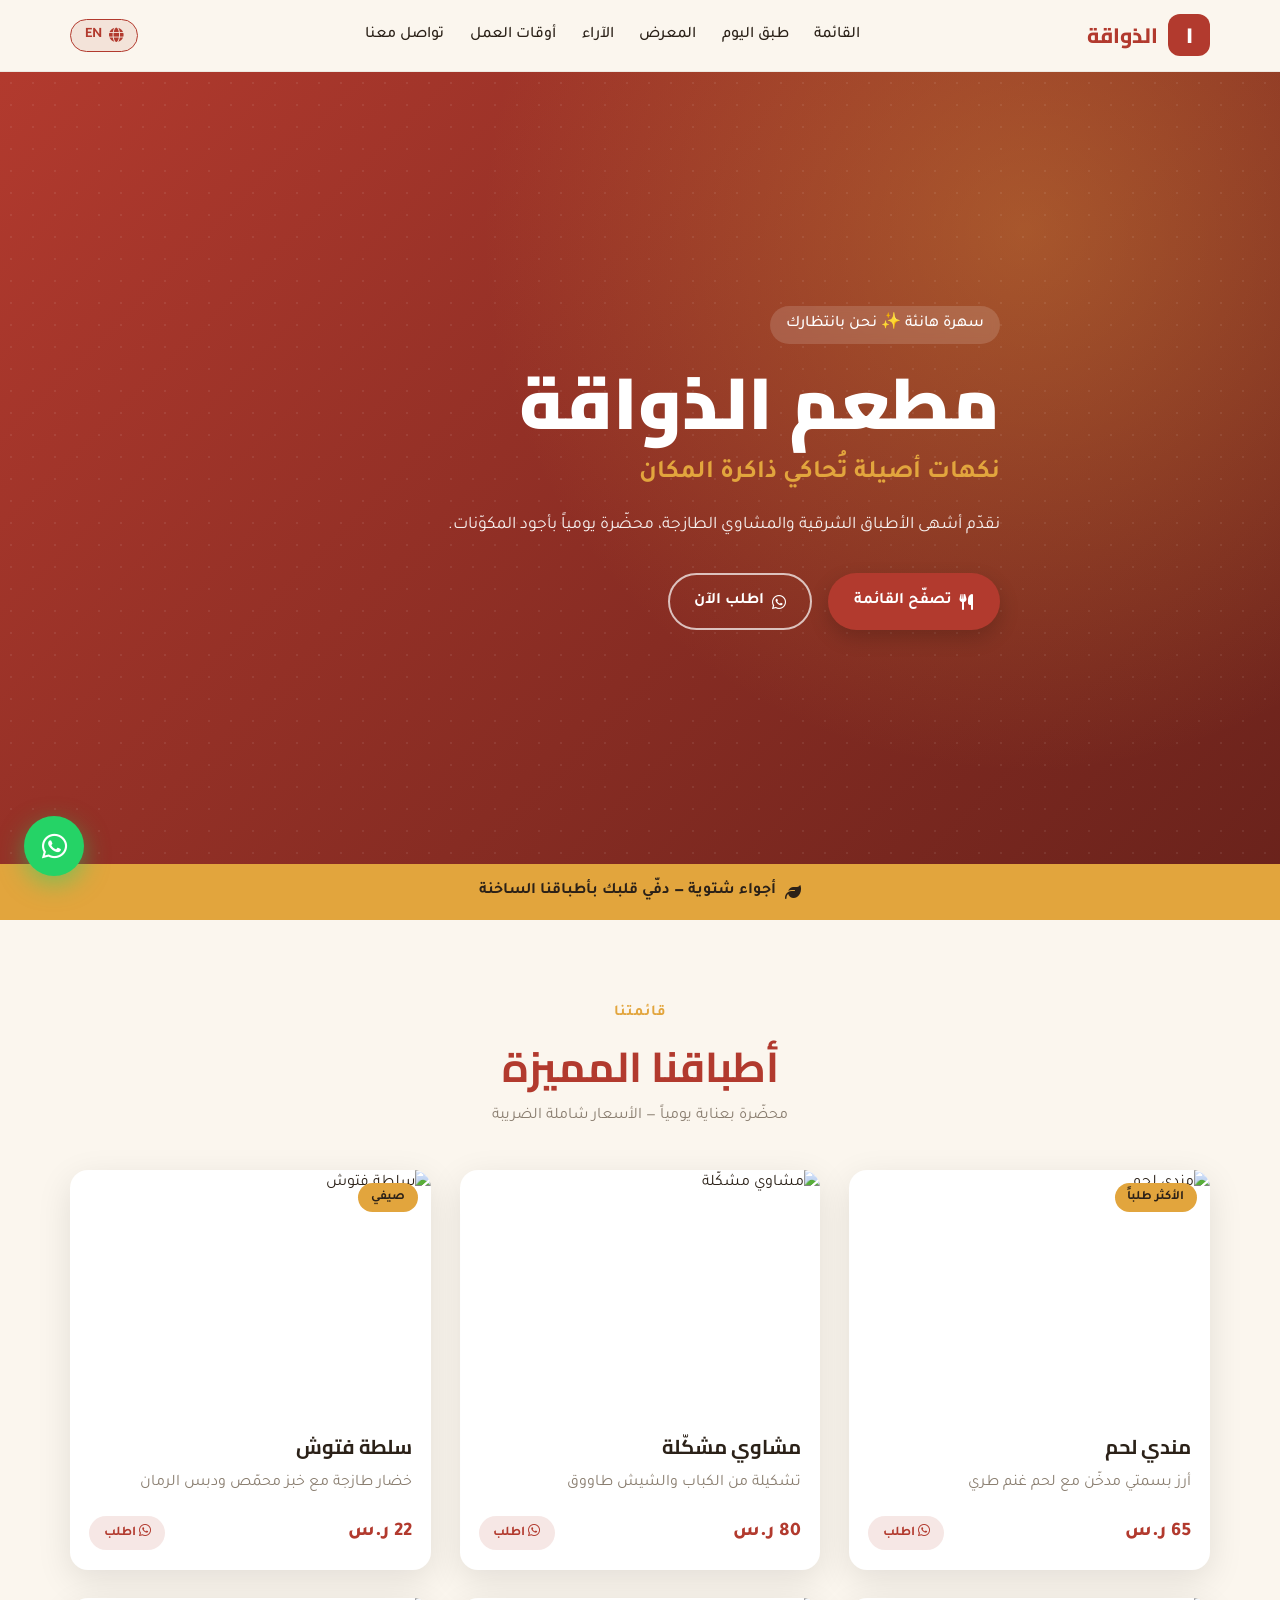
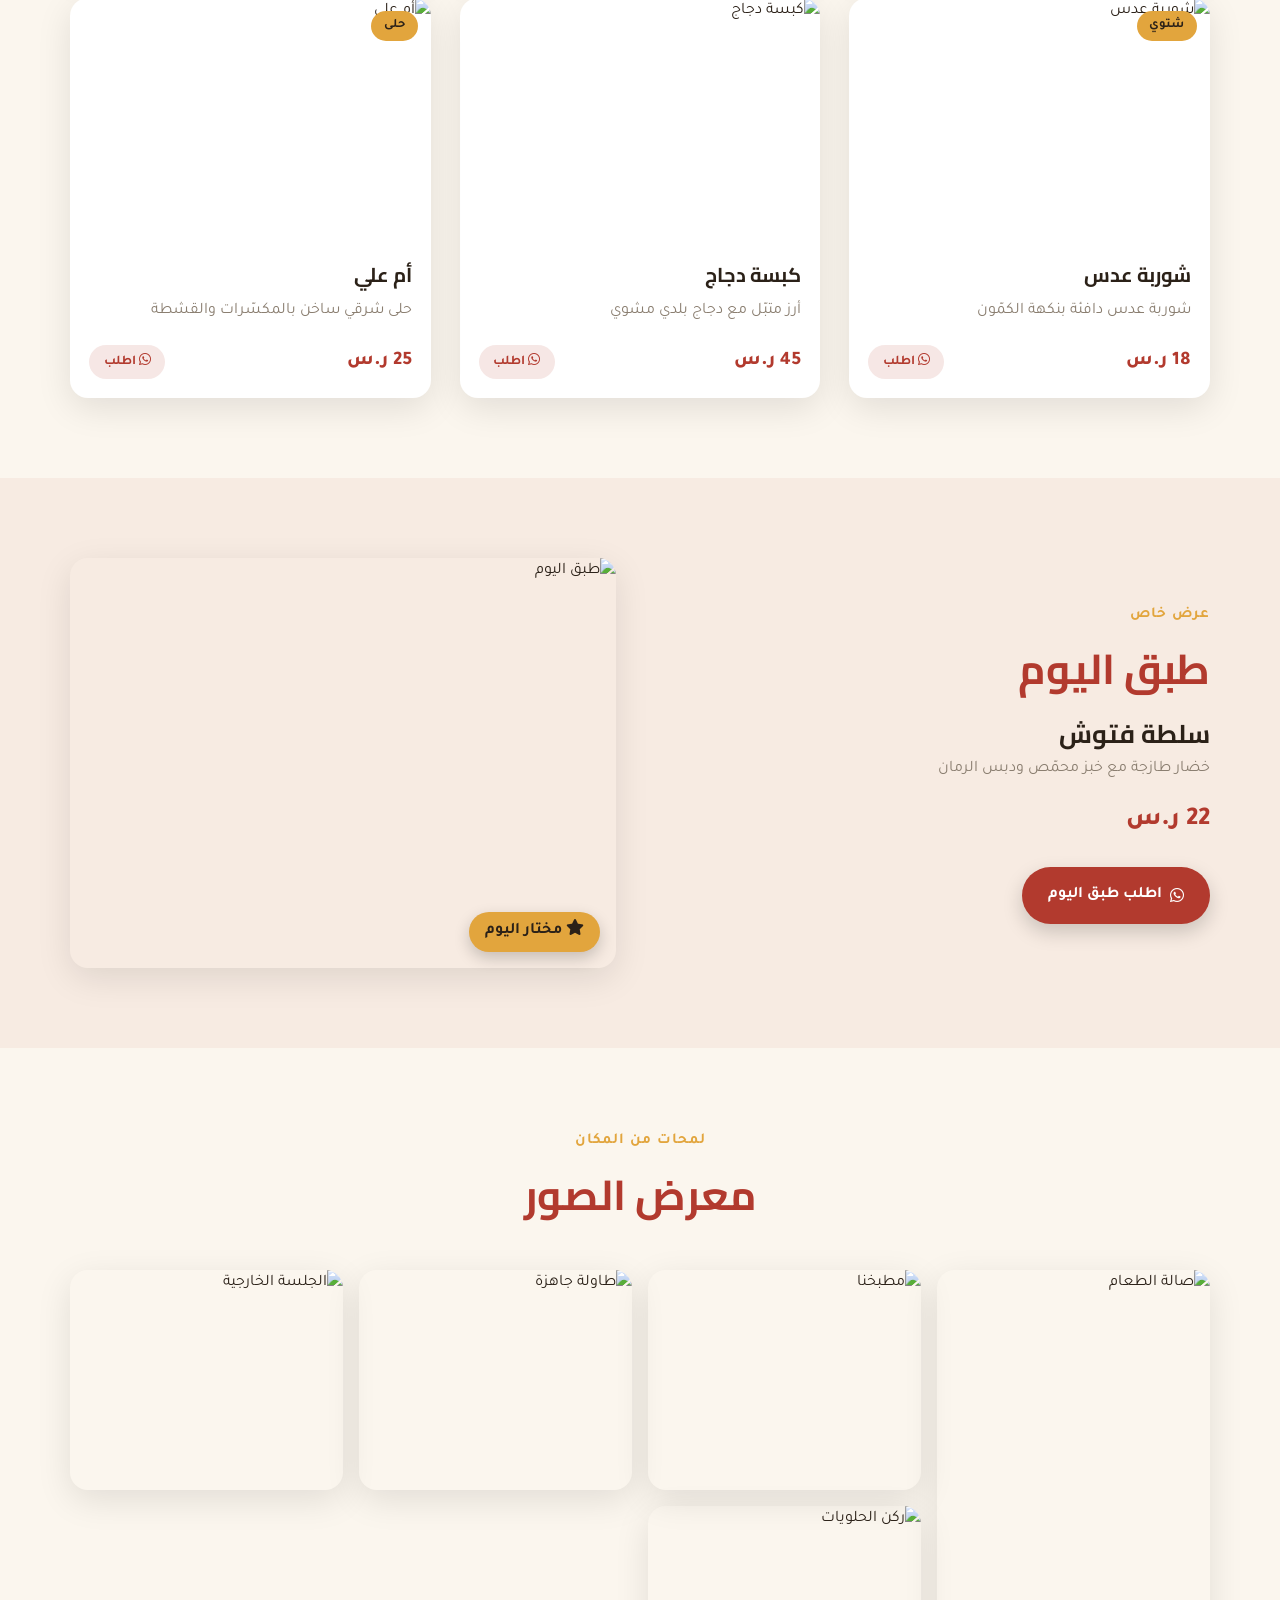
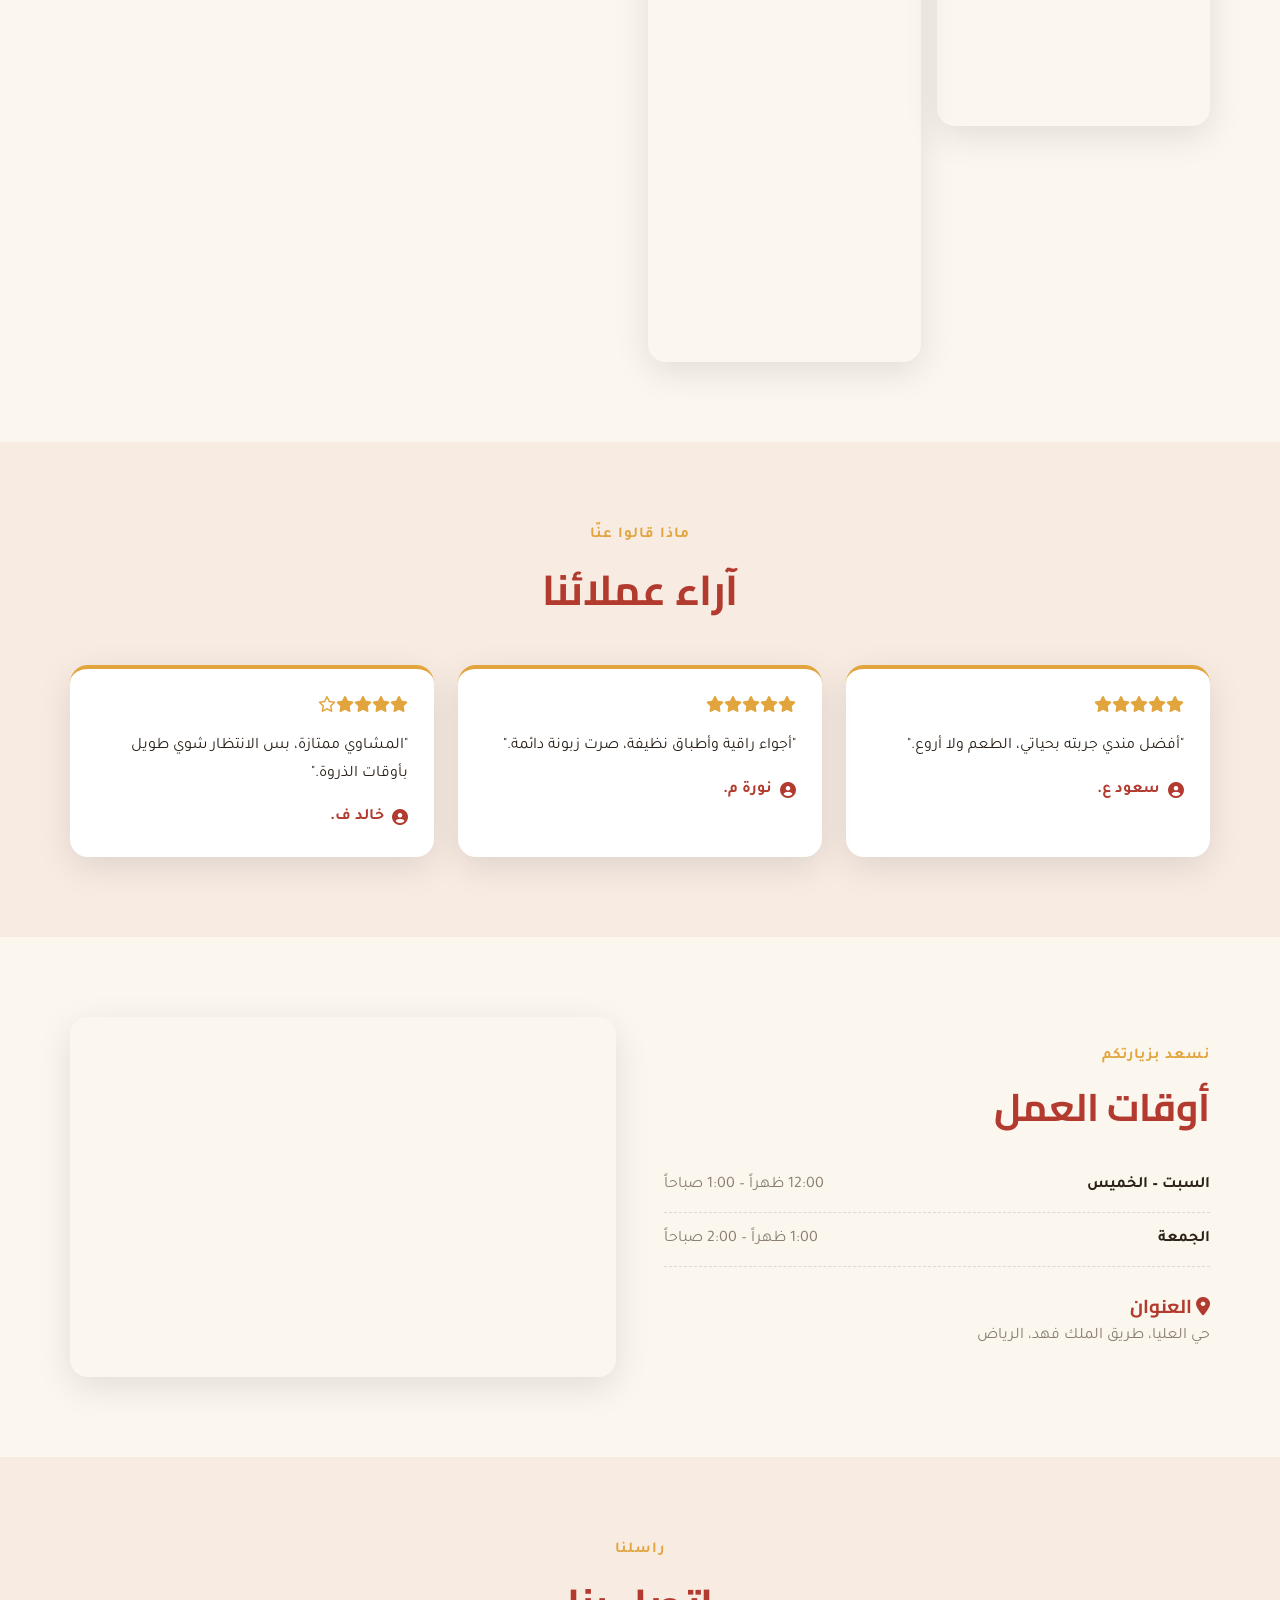
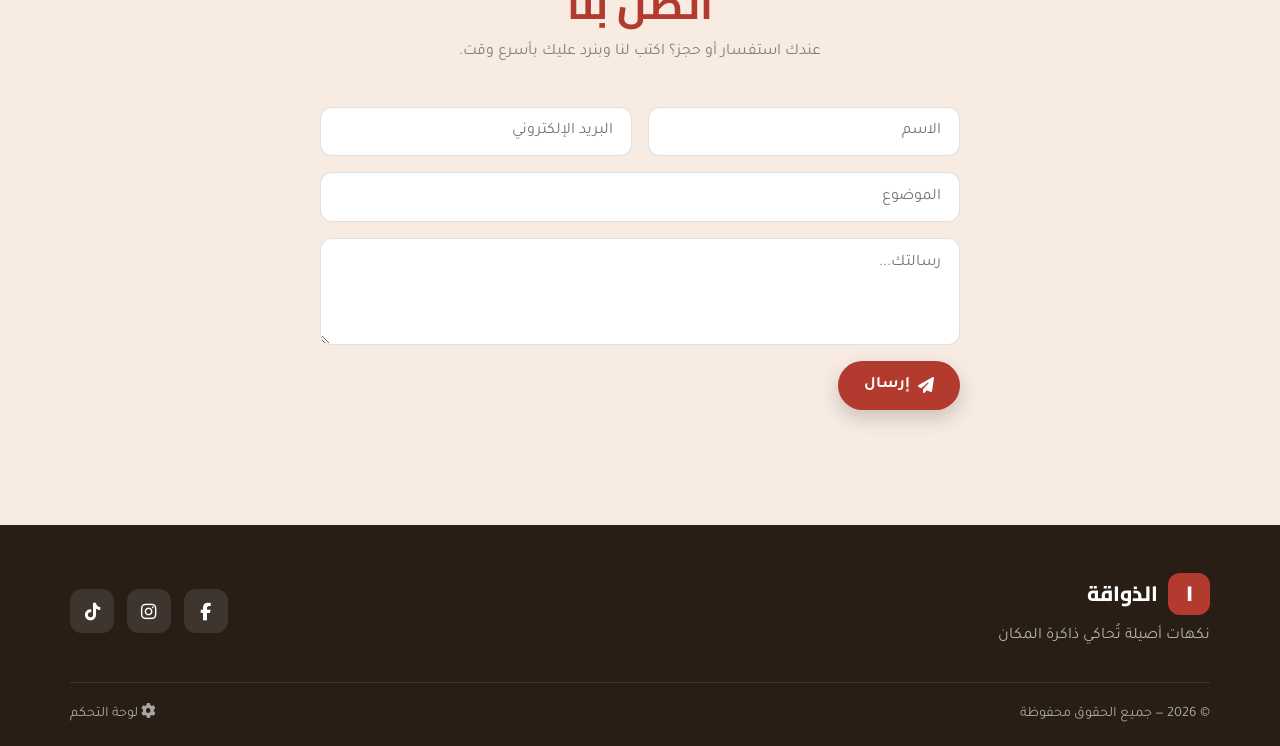
==== commit f9158ca6: "رفع صفحه المطعم" ====
--- a/index.html
+++ b/index.html
@@ -1,921 +1,210 @@
 <!DOCTYPE html>
+<!--
+  =========================================================
+  الصفحة الرئيسية (الهيكل) - صفحة هبوط ذكية ثنائية اللغة
+  - المحتوى يُملأ ديناميكياً عبر script.js
+  - النصوص الثابتة موسومة بـ data-i18n وتتبدّل عربي/إنجليزي
+  =========================================================
+-->
 <html lang="ar" dir="rtl">
 <head>
   <meta charset="UTF-8" />
-  <meta name="viewport" content="width=device-width, initial-scale=1.0"/>
-  <title>تعلم الإنجليزية من الصفر إلى الاحتراف</title>
-  <link rel="preconnect" href="https://fonts.googleapis.com">
-  <link rel="preconnect" href="https://fonts.gstatic.com" crossorigin>
-  <link href="https://fonts.googleapis.com/css2?family=Cairo:wght@300;400;600;700;900&family=Tajawal:wght@300;400;500;700;800&display=swap" rel="stylesheet">
-  <style>
-    *, *::before, *::after { box-sizing: border-box; margin: 0; padding: 0; }
-
-    :root {
-      --blue-deep:   #0A2463;
-      --blue-mid:    #1E5EBF;
-      --blue-bright: #2979FF;
-      --blue-light:  #E8F0FE;
-      --gold:        #F5A623;
-      --gold-light:  #FFF3CD;
-      --white:       #FFFFFF;
-      --gray-dark:   #1A1A2E;
-      --gray-mid:    #4A5568;
-      --gray-light:  #F7F8FC;
-      --text:        #2D3748;
-      --shadow-sm:   0 2px 8px rgba(10,36,99,0.10);
-      --shadow-md:   0 8px 32px rgba(10,36,99,0.14);
-      --shadow-lg:   0 20px 60px rgba(10,36,99,0.18);
-      --radius:      16px;
-      --radius-sm:   10px;
-    }
-
-    html { scroll-behavior: smooth; }
-
-    body {
-      font-family: 'Cairo', 'Tajawal', sans-serif;
-      color: var(--text);
-      background: var(--white);
-      overflow-x: hidden;
-      line-height: 1.7;
-    }
-
-    /* ───────── NAV ───────── */
-    nav {
-      position: fixed; top: 0; right: 0; left: 0; z-index: 999;
-      background: rgba(255,255,255,0.95);
-      backdrop-filter: blur(12px);
-      border-bottom: 1px solid rgba(10,36,99,0.08);
-      padding: 14px 40px;
-      display: flex; align-items: center; justify-content: space-between;
-    }
-    .nav-logo {
-      font-size: 1.25rem; font-weight: 900; color: var(--blue-deep);
-      letter-spacing: -0.5px;
-    }
-    .nav-logo span { color: var(--blue-bright); }
-    .nav-btn {
-      background: var(--blue-bright); color: #fff;
-      border: none; border-radius: 8px;
-      padding: 10px 24px; font-family: inherit;
-      font-size: 0.9rem; font-weight: 700;
-      cursor: pointer; transition: all .25s;
-    }
-    .nav-btn:hover { background: var(--blue-deep); transform: translateY(-1px); }
-
-    /* ───────── HERO ───────── */
-    #hero {
-      min-height: 100vh;
-      padding: 120px 40px 80px;
-      background: url("[data-uri]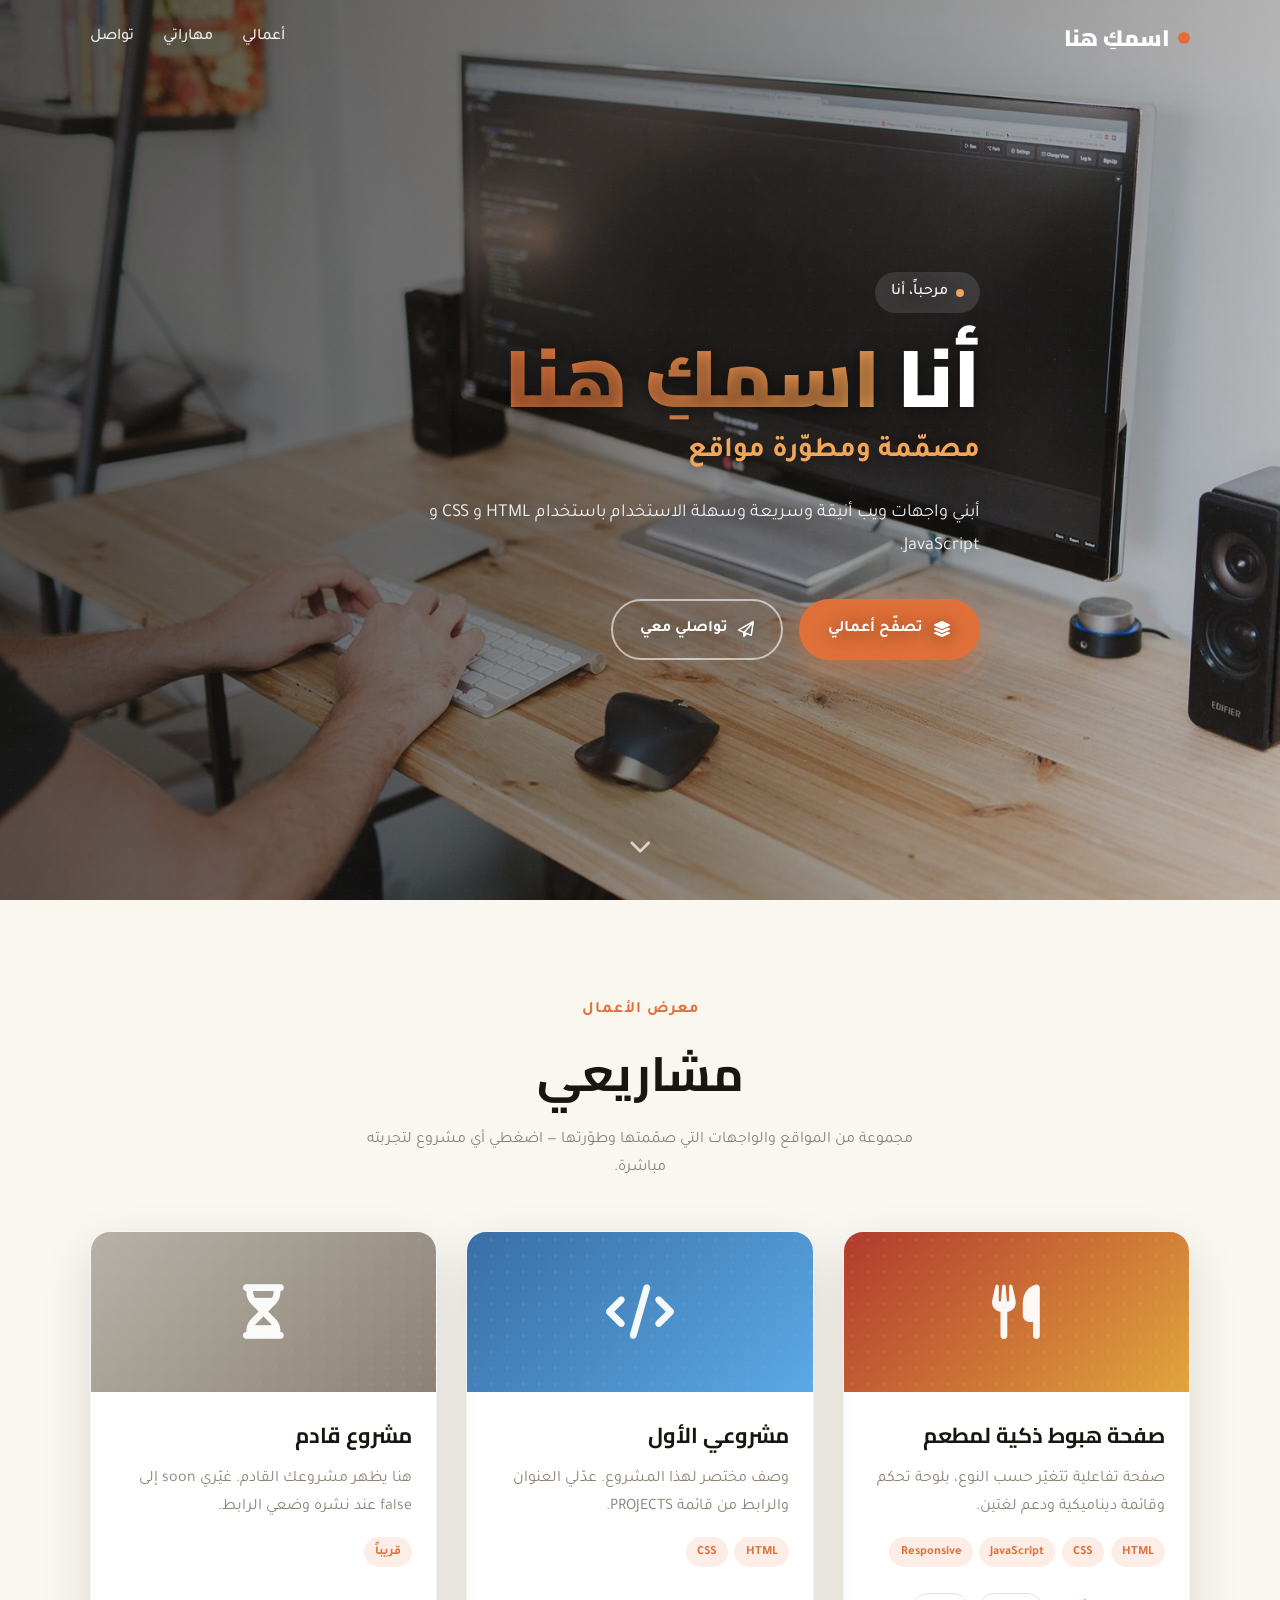
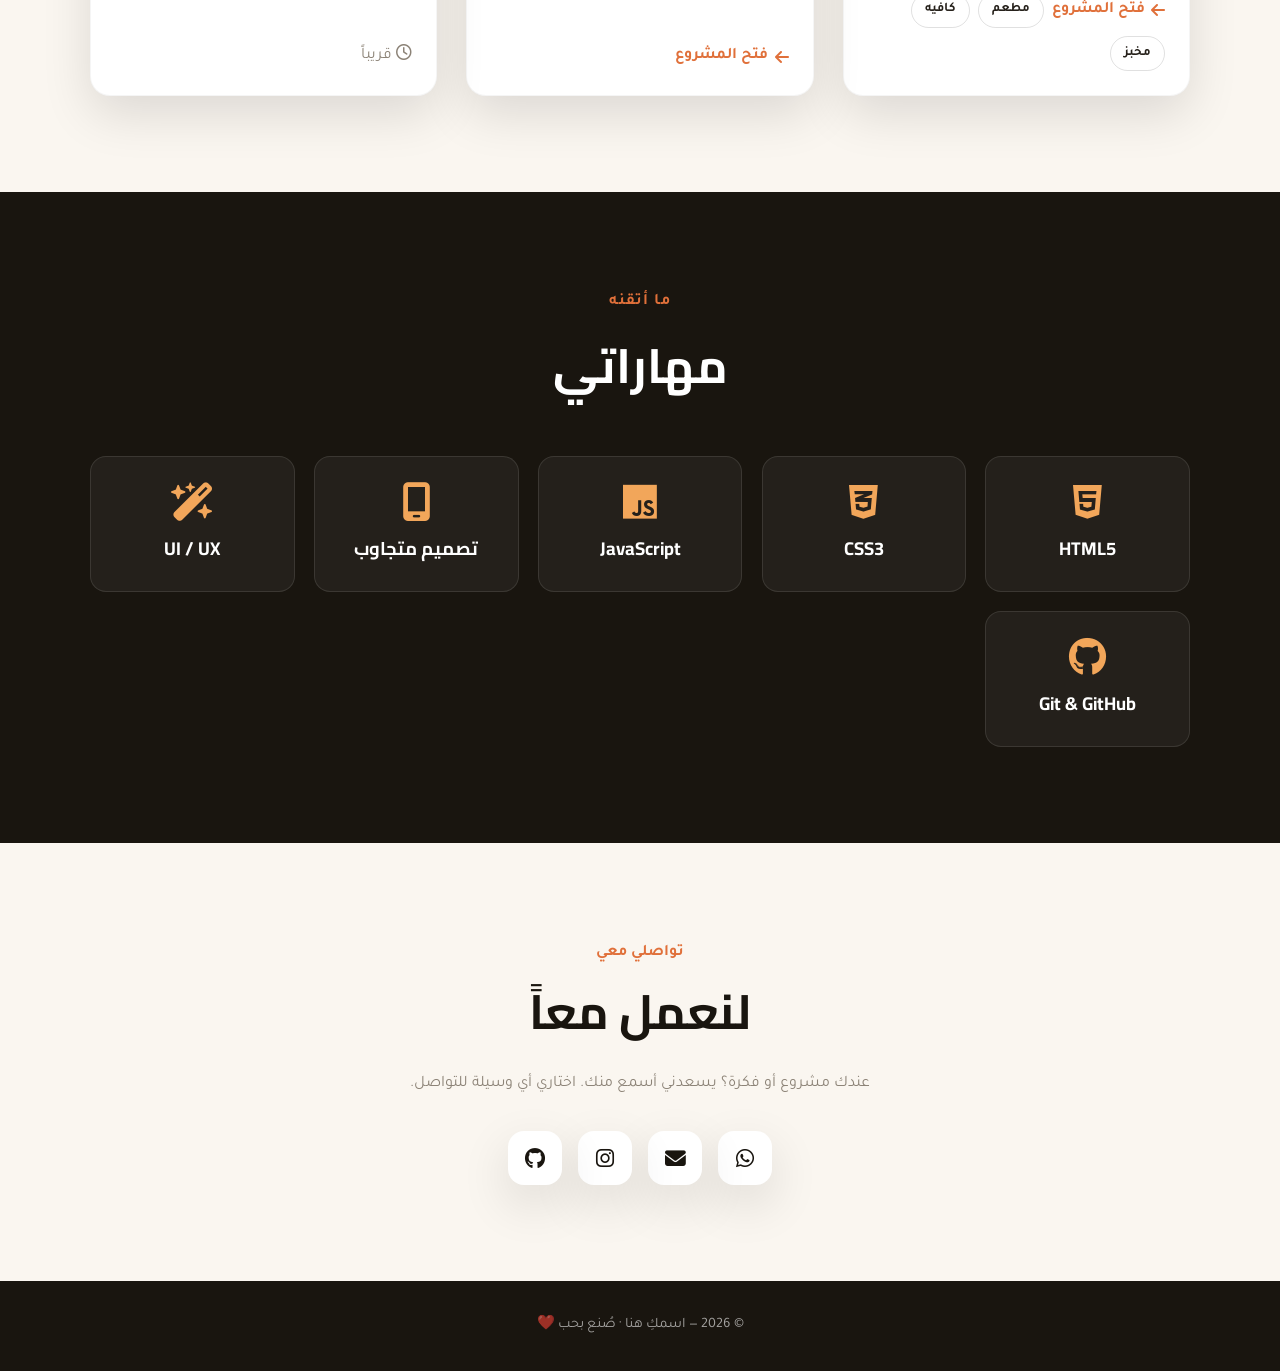
==== commit 4aa69a70: "رفع الصفحه الرئيسيه" ====
--- a/index.html
+++ b/index.html
@@ -1,210 +1,357 @@
 <!DOCTYPE html>
 <!--
   =========================================================
-  الصفحة الرئيسية (الهيكل) - صفحة هبوط ذكية ثنائية اللغة
-  - المحتوى يُملأ ديناميكياً عبر script.js
-  - النصوص الثابتة موسومة بـ data-i18n وتتبدّل عربي/إنجليزي
+  الصفحة الرئيسية (بورتفوليو) — تعرض كل أعمالك
+  ملف واحد مكتفٍ ذاتياً (HTML + CSS + JS).
+  ✦ لتعديل بياناتك ومشاريعك: غيّري كائن CONFIG و PROJECTS في آخر الملف فقط.
+  ✦ صورة الواجهة مدمجة داخل الملف (لا حاجة لرفع صورة منفصلة).
   =========================================================
 -->
 <html lang="ar" dir="rtl">
 <head>
   <meta charset="UTF-8" />
   <meta name="viewport" content="width=device-width, initial-scale=1.0" />
-  <title>صفحة الهبوط الذكية</title>
-
-  <!-- خطوط عربية/لاتينية من Google Fonts -->
+  <title>أعمالي — مصمّمة ومطوّرة مواقع</title>
+
   <link rel="preconnect" href="https://fonts.googleapis.com" />
   <link rel="preconnect" href="https://fonts.gstatic.com" crossorigin />
   <link href="https://fonts.googleapis.com/css2?family=Cairo:wght@600;800;900&family=Tajawal:wght@400;500;700&display=swap" rel="stylesheet" />
-
-  <!-- أيقونات Font Awesome -->
   <link rel="stylesheet" href="https://cdnjs.cloudflare.com/ajax/libs/font-awesome/6.5.1/css/all.min.css" />
 
-  <link rel="stylesheet" href="style.css" />
+  <style>
+  /* ============ المتغيّرات ============ */
+  :root{
+    --ink:#19150F;          /* خلفية داكنة دافئة */
+    --cream:#FAF6F0;        /* خلفية فاتحة */
+    --text:#26211B;         /* نص */
+    --muted:#8c8377;        /* نص ثانوي */
+    --accent:#E0703A;       /* لون مميّز (يتناسق مع خشب الواجهة) */
+    --accent-2:#F2A65A;     /* تدرّج ثانوي */
+    --card:#ffffff;
+    --radius:20px;
+    --shadow:0 18px 50px rgba(0,0,0,.12);
+    --maxw:1100px;
+  }
+  *{margin:0;padding:0;box-sizing:border-box}
+  html{scroll-behavior:smooth}
+  body{font-family:'Tajawal',sans-serif;background:var(--cream);color:var(--text);line-height:1.8;overflow-x:hidden}
+  h1,h2,h3,.logo{font-family:'Cairo',sans-serif}
+  a{text-decoration:none;color:inherit}
+  ul{list-style:none}
+  img{max-width:100%;display:block}
+  .container{width:90%;max-width:var(--maxw);margin-inline:auto}
+  .muted{color:var(--muted)}
+
+  /* ============ شريط التنقل ============ */
+  .nav{position:fixed;top:0;inset-inline:0;z-index:50;transition:.3s}
+  .nav.solid{background:rgba(250,246,240,.9);backdrop-filter:blur(12px);box-shadow:0 4px 20px rgba(0,0,0,.06)}
+  .nav-in{display:flex;align-items:center;justify-content:space-between;padding:1.1rem 0}
+  .logo{font-weight:900;font-size:1.4rem;display:flex;align-items:center;gap:.5rem;color:#fff;transition:.3s}
+  .nav.solid .logo{color:var(--text)}
+  .logo .dot{width:12px;height:12px;border-radius:50%;background:var(--accent);display:inline-block}
+  .nav-links{display:flex;gap:1.8rem}
+  .nav-links a{color:rgba(255,255,255,.9);font-weight:500;position:relative;transition:.3s}
+  .nav.solid .nav-links a{color:var(--text)}
+  .nav-links a::after{content:'';position:absolute;bottom:-5px;right:0;width:0;height:2px;background:var(--accent);transition:width .25s}
+  .nav-links a:hover::after{width:100%}
+  .nav-toggle{display:none;background:none;border:none;color:#fff;font-size:1.5rem;cursor:pointer}
+  .nav.solid .nav-toggle{color:var(--text)}
+
+  /* ============ الواجهة (Hero) ============ */
+  .hero{position:relative;min-height:100vh;display:grid;align-items:center;color:#fff;overflow:hidden}
+  .hero-img{position:absolute;inset:0;background-image:url("[data-uri]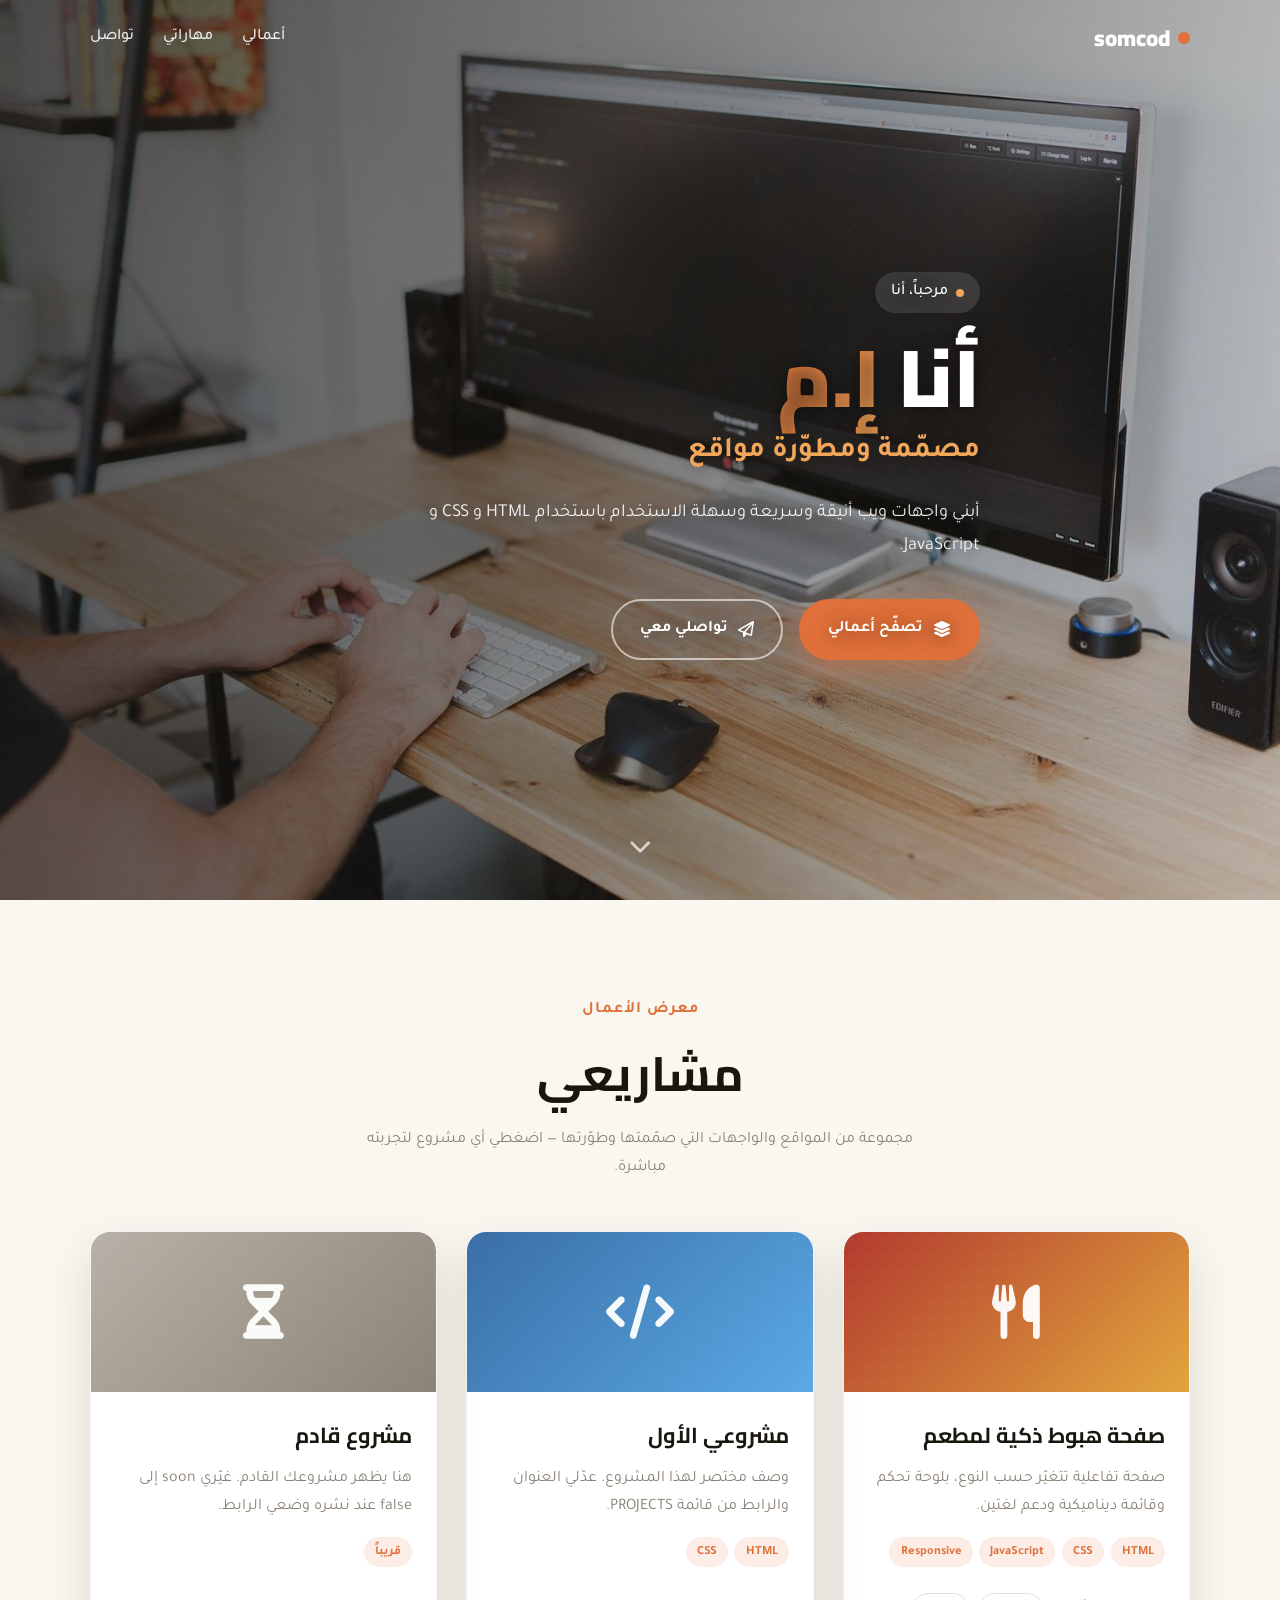
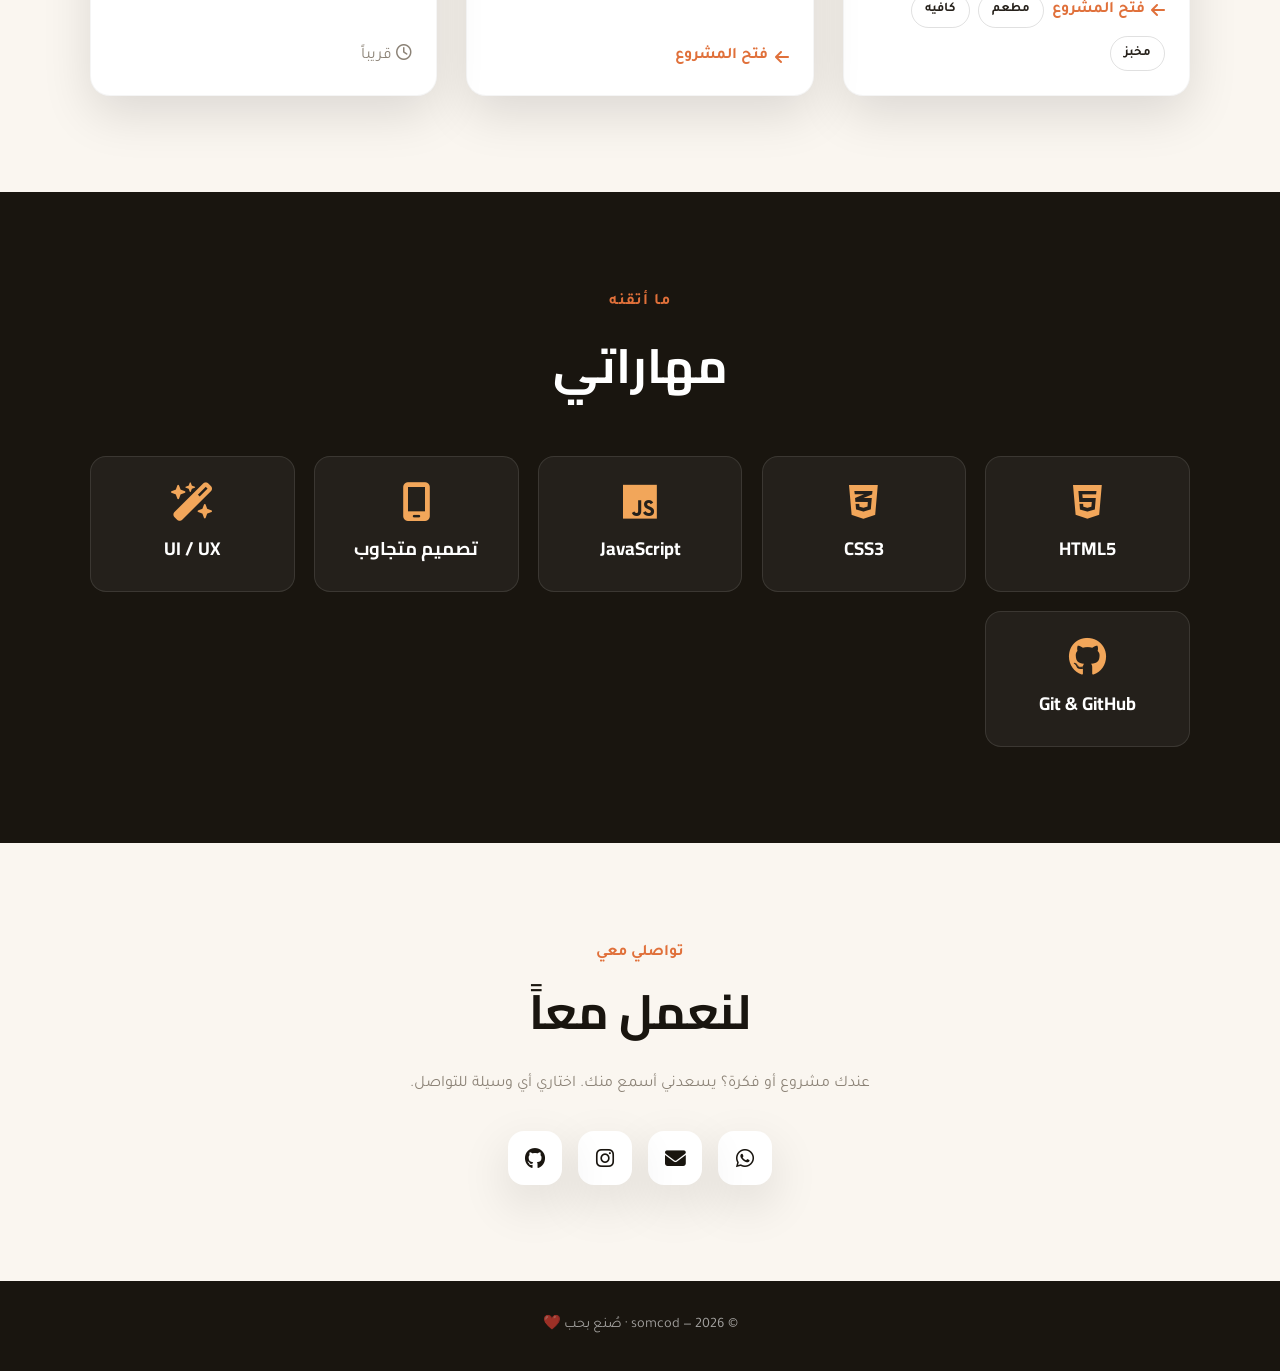
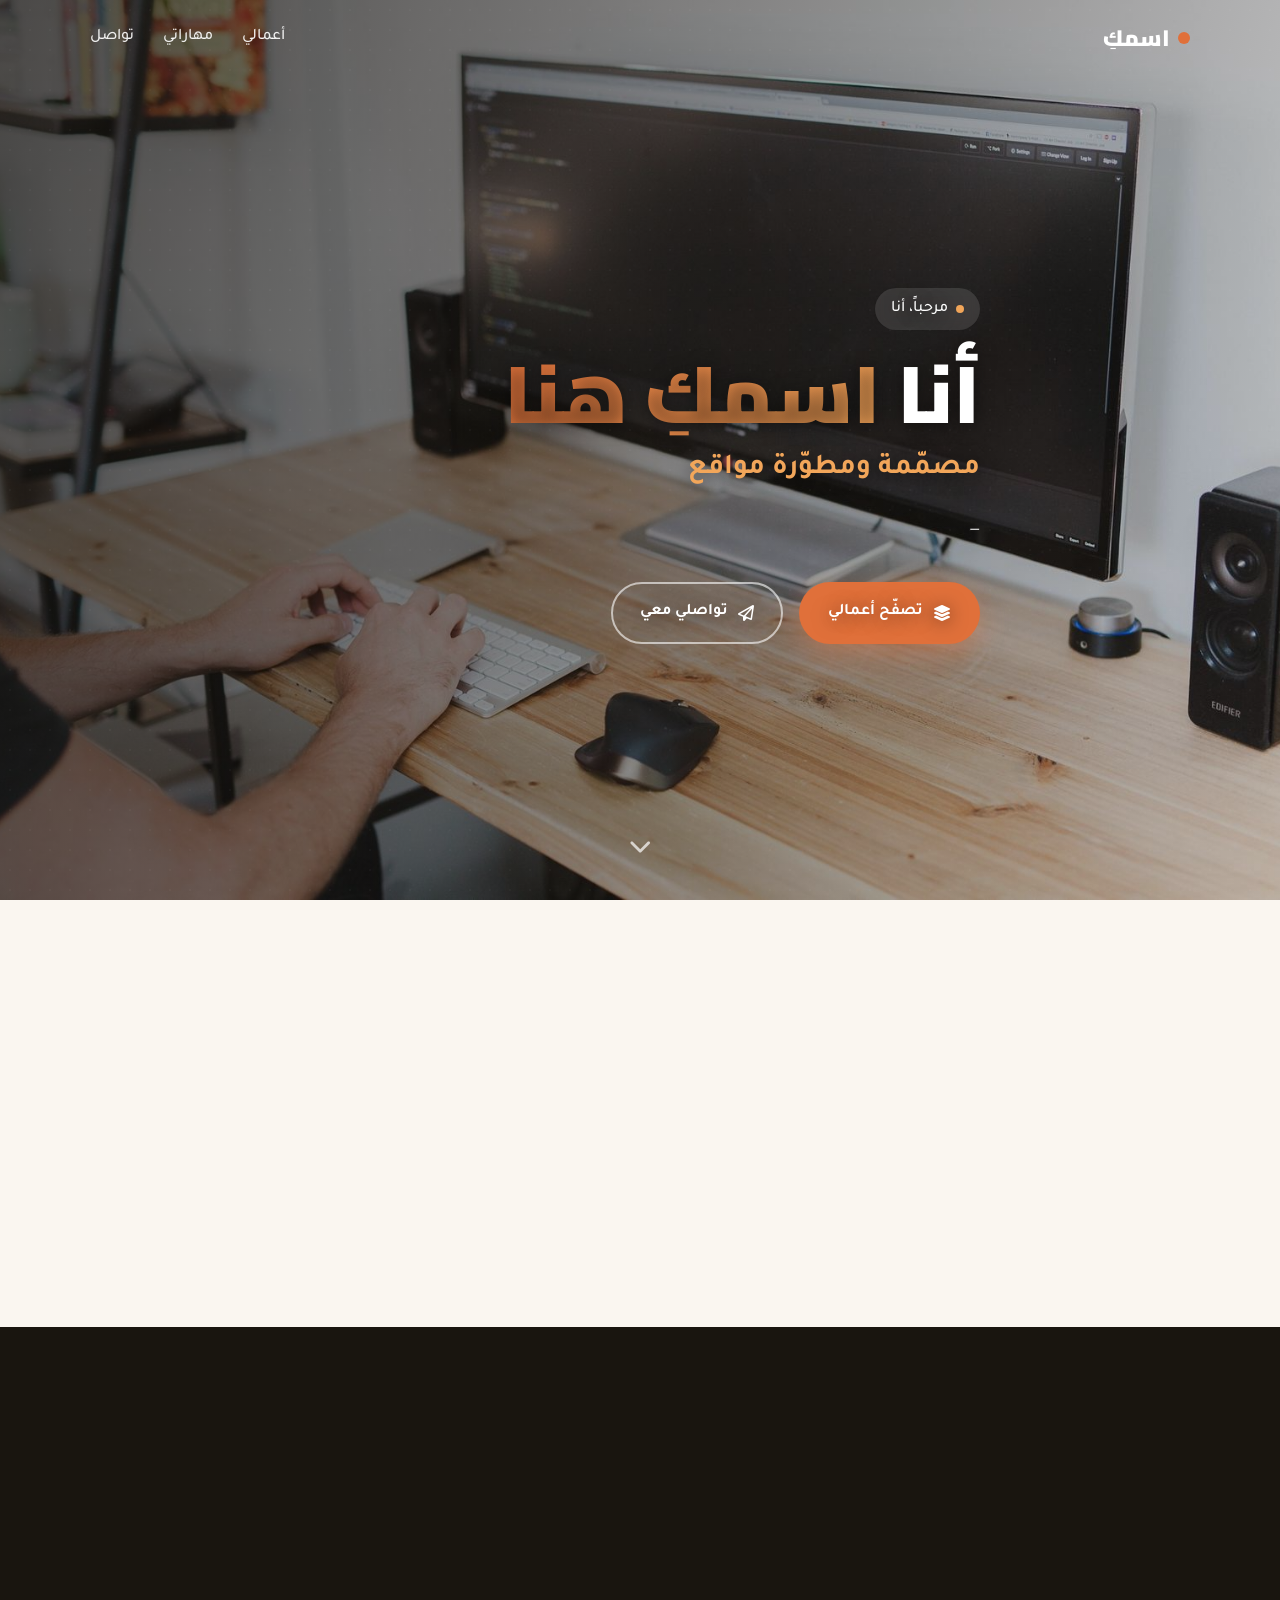
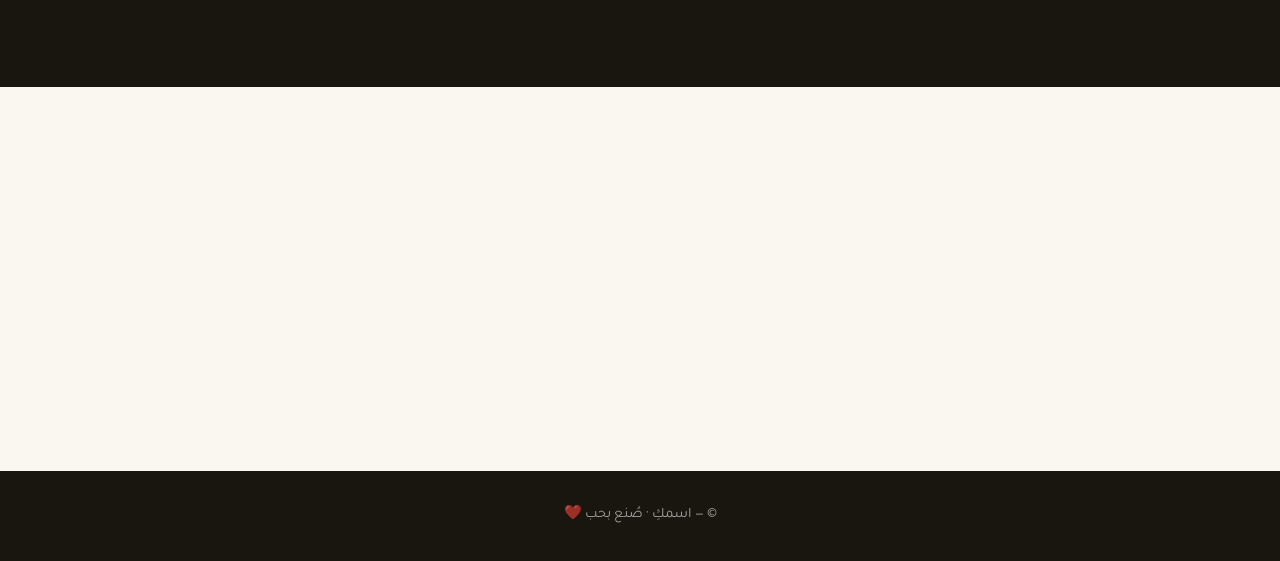
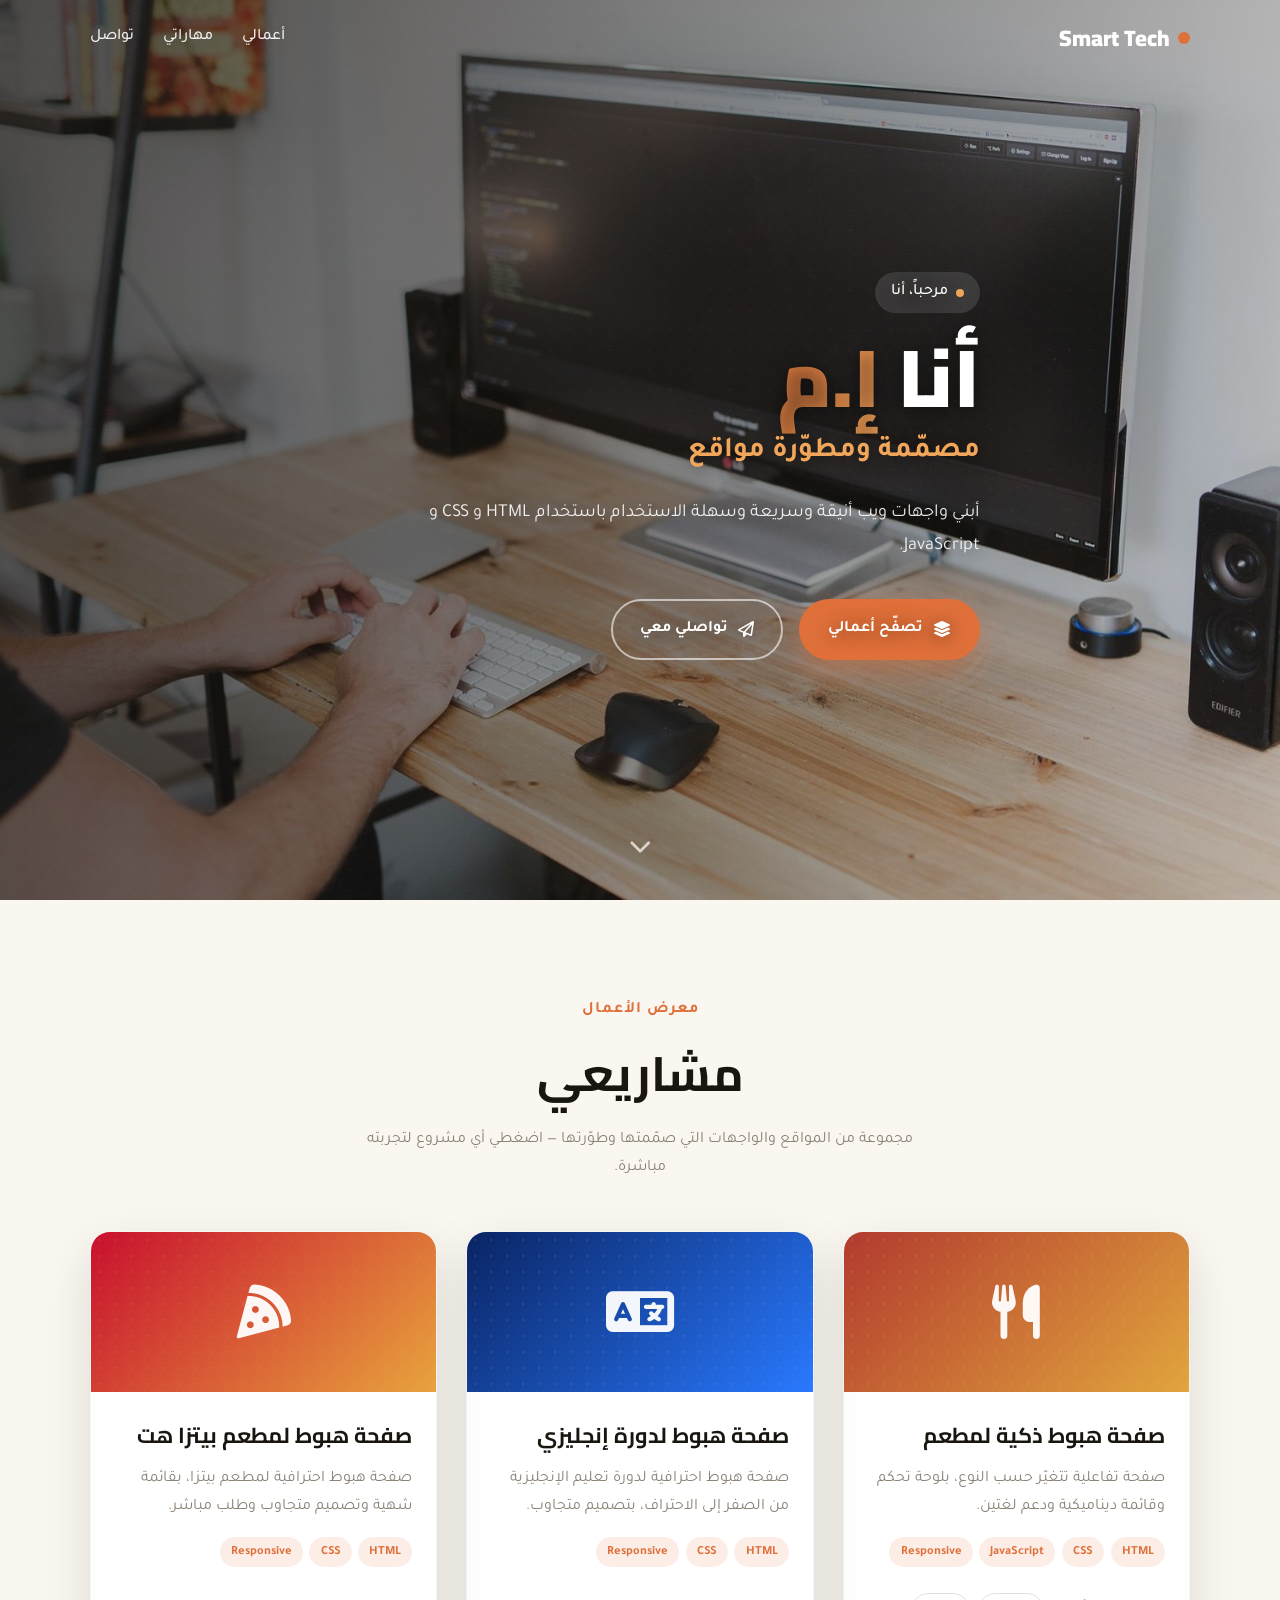
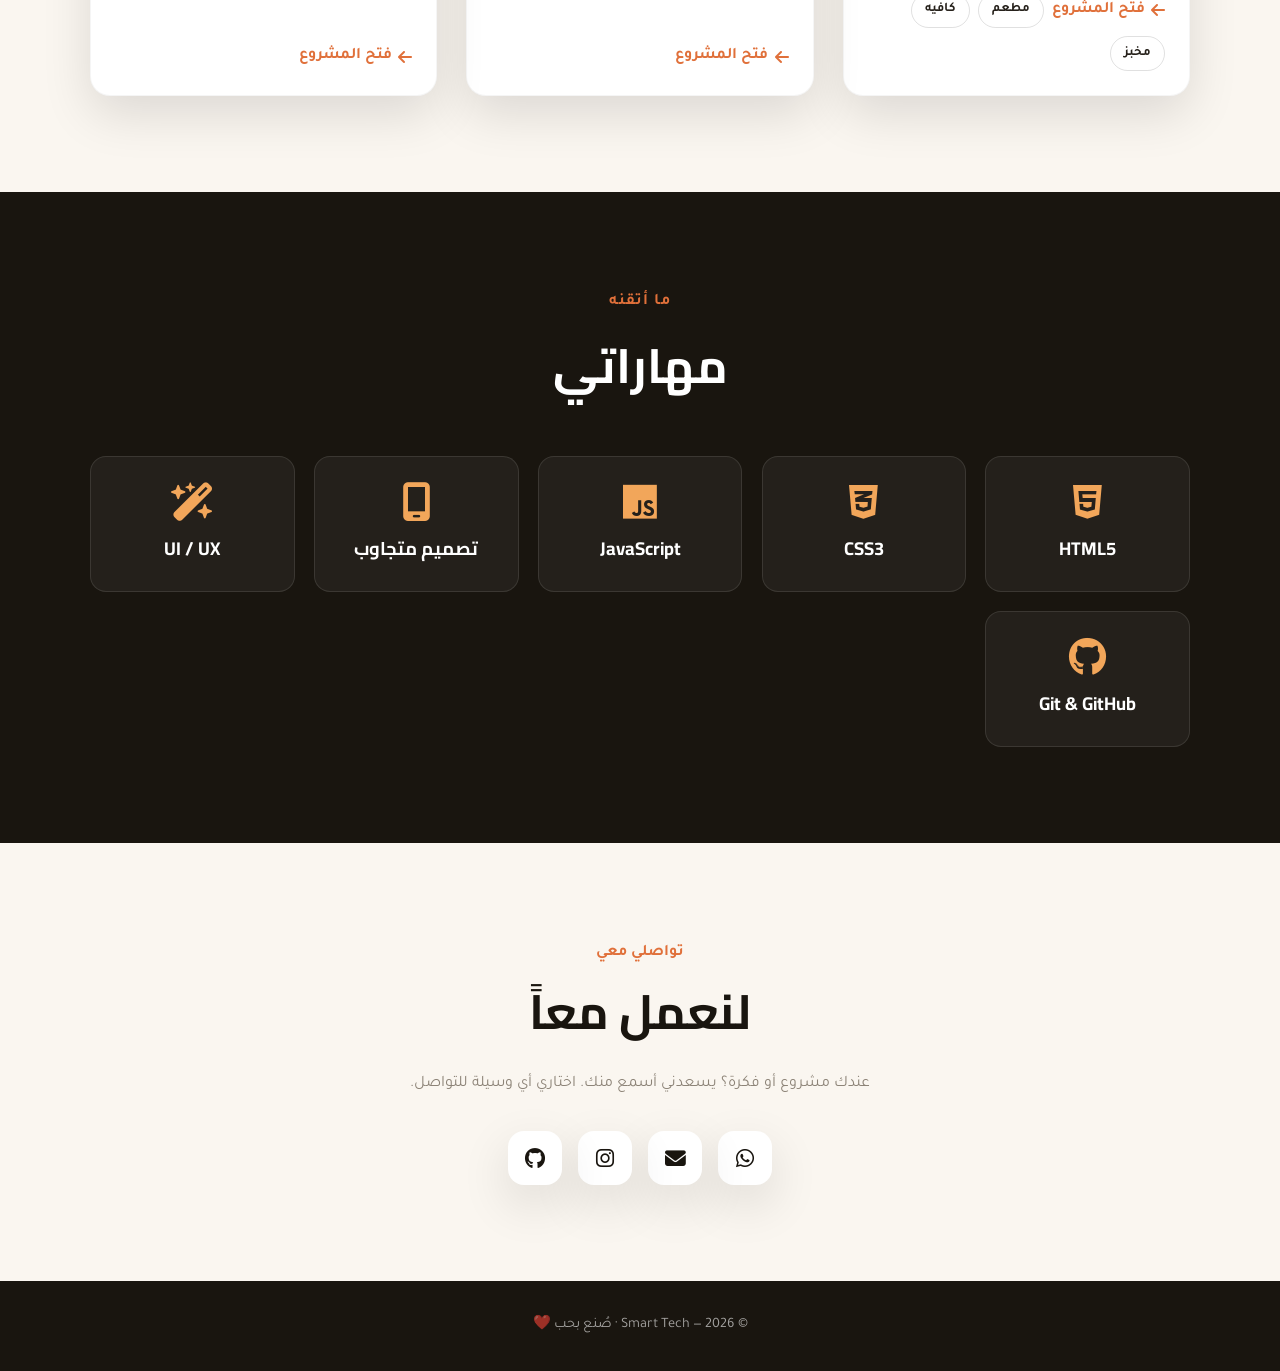
